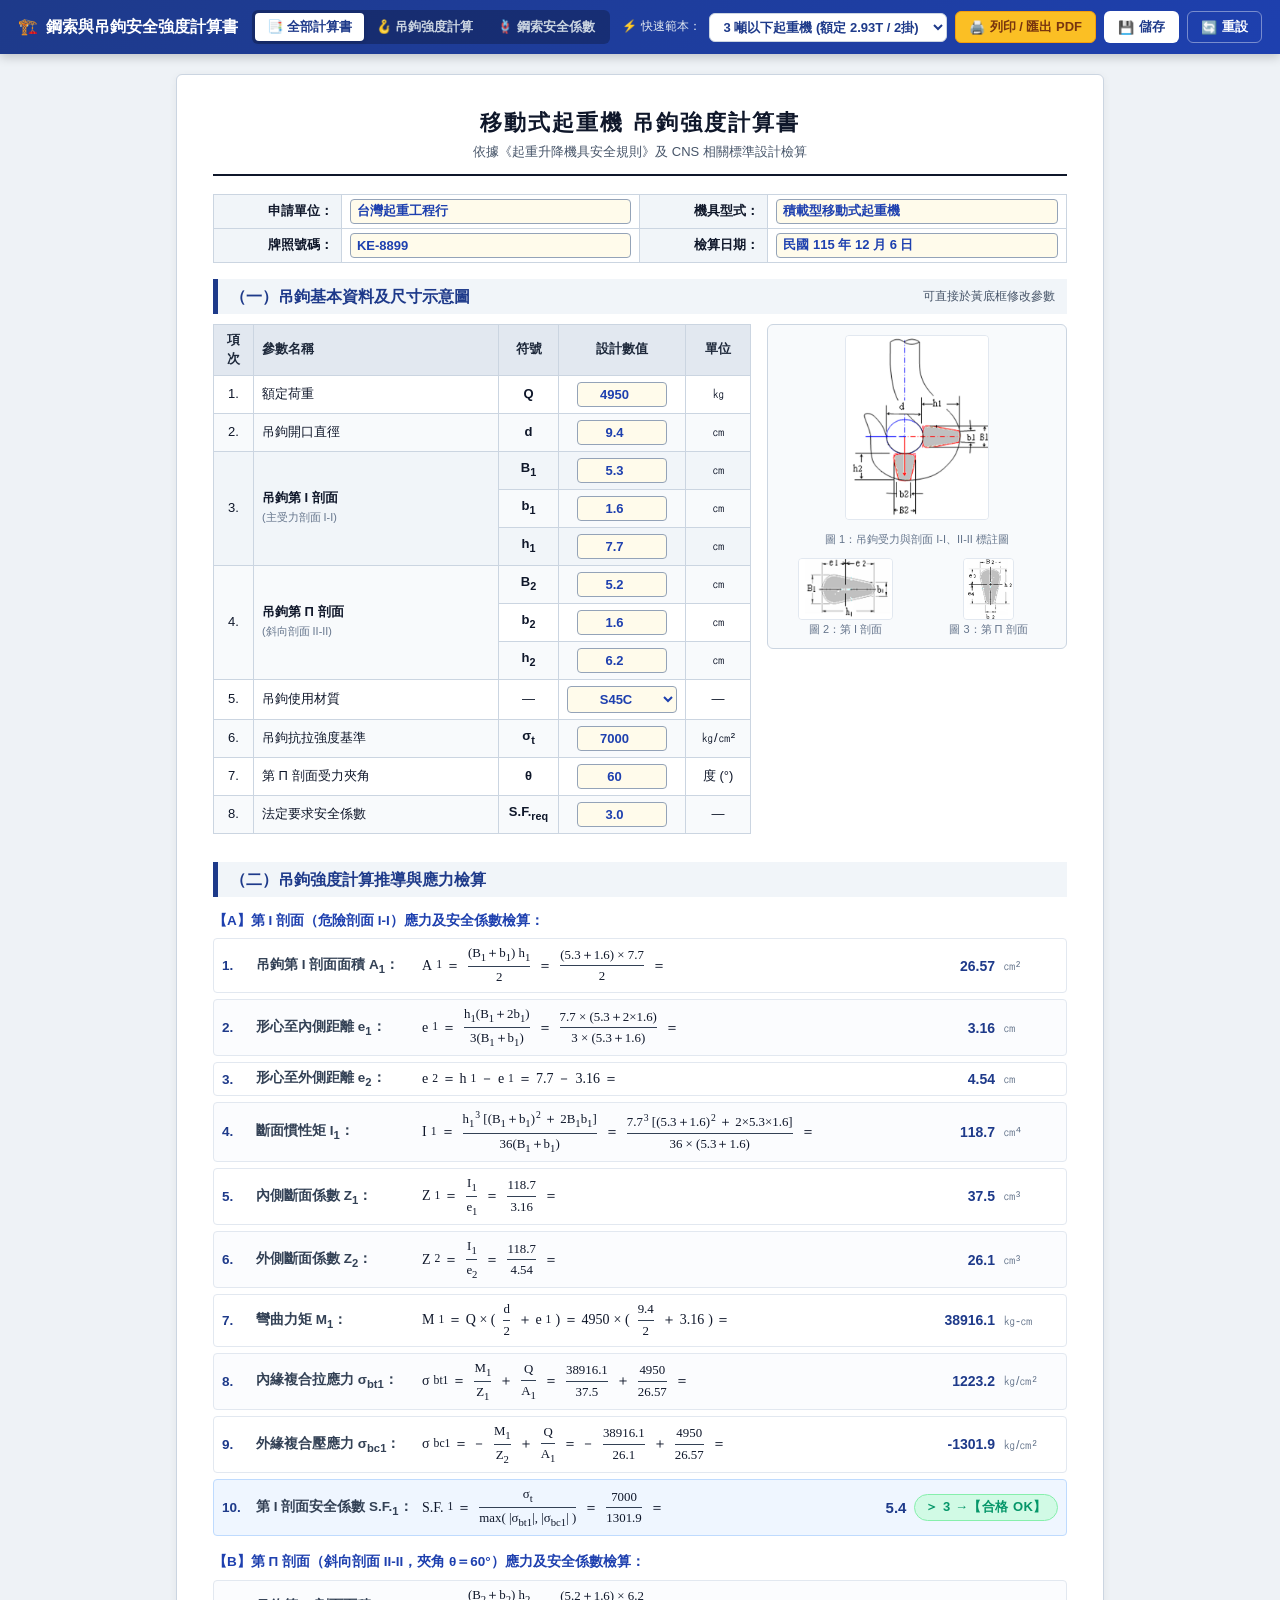
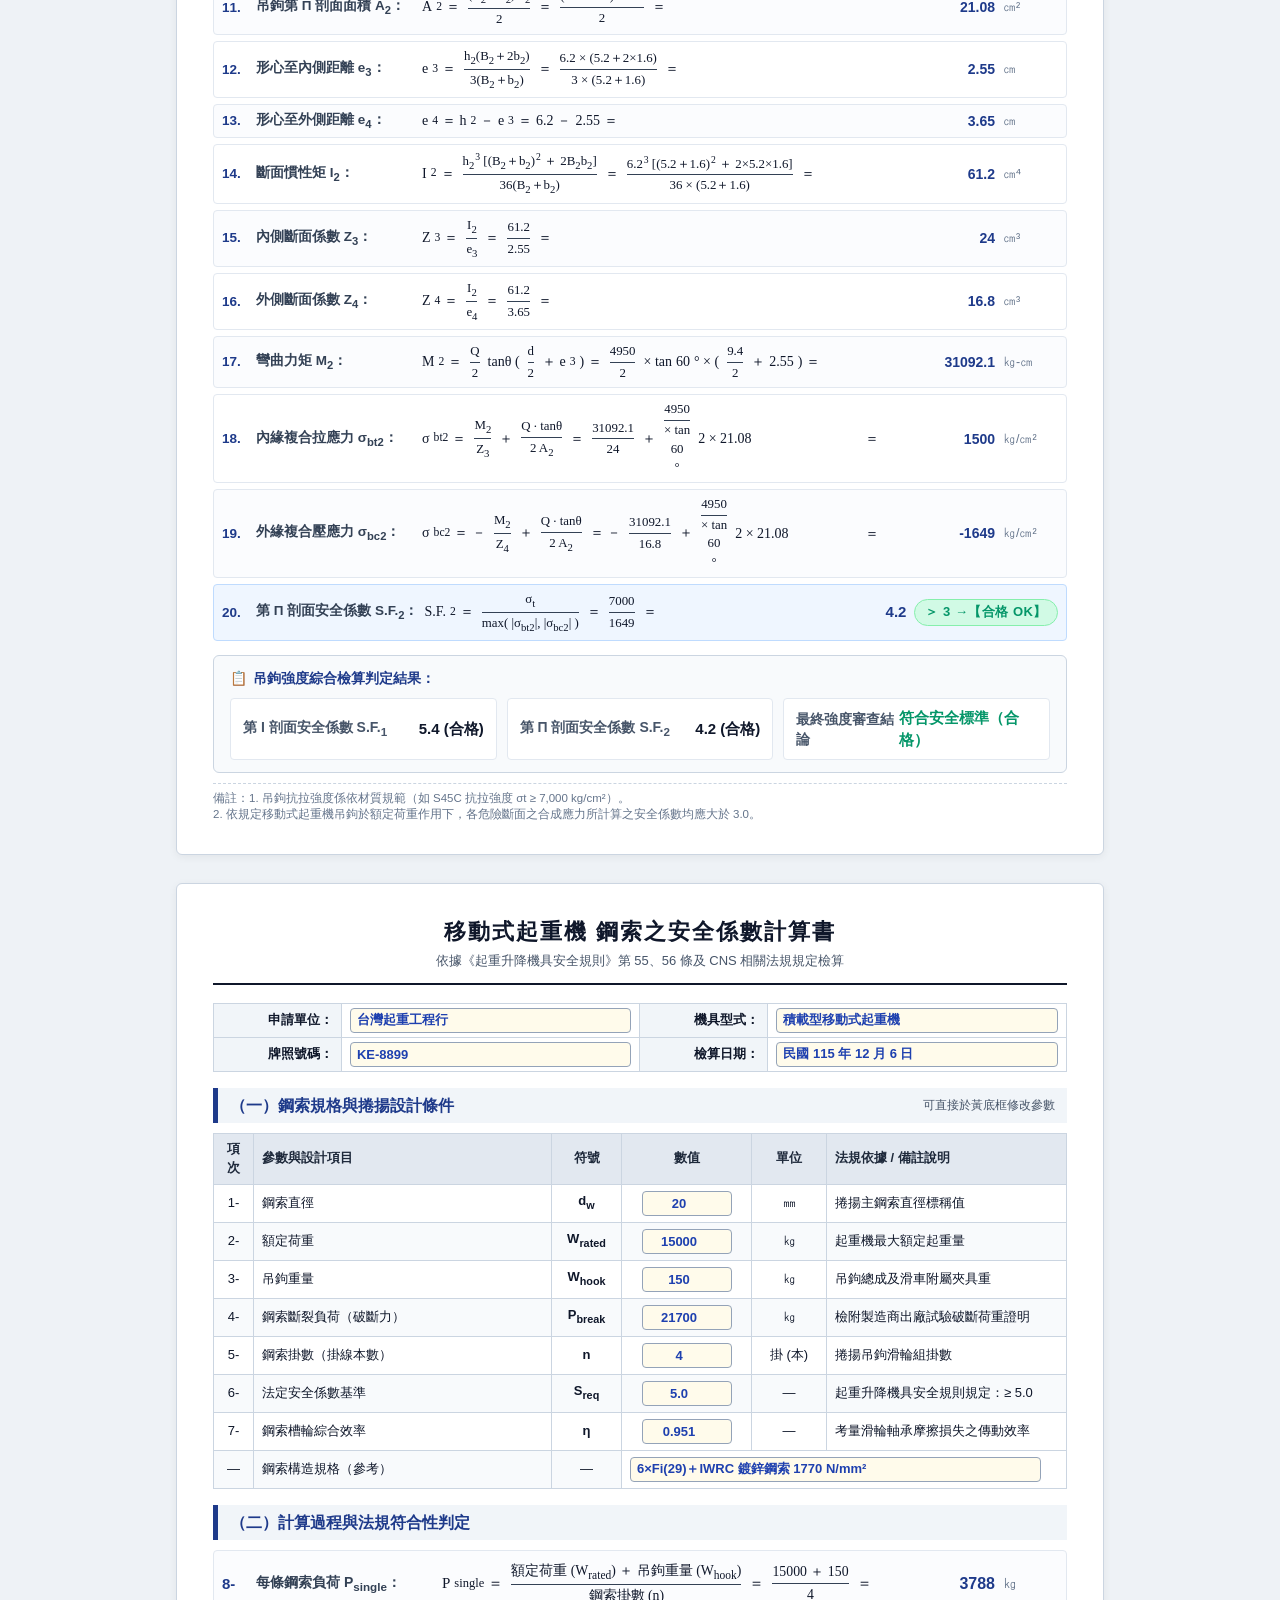
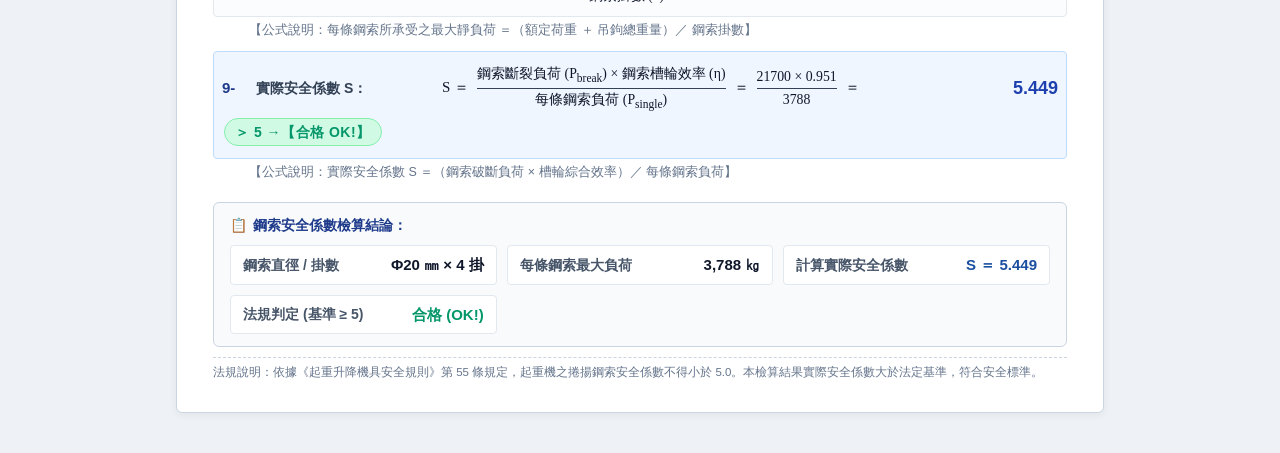
==== 鋼索吊鉤計算/index.html @ 8559b238 "1151005" ====
<!DOCTYPE html>
<html lang="zh-TW">
<head>
  <meta charset="UTF-8">
  <meta name="viewport" content="width=device-width, initial-scale=1.0">
  <title>移動式起重機 鋼索與吊鉤安全強度計算書</title>
  <script src="../shared/case-bridge.js"></script>
  <style>
    :root {
      --primary: #1a4fa0;
      --primary-dark: #0f326a;
      --accent: #2563eb;
      --bg-page: #eef2f6;
      --card-bg: #ffffff;
      --border-color: #cbd5e1;
      --border-dark: #334155;
      --text-main: #0f172a;
      --text-muted: #475569;
      --ok-color: #059669;
      --ok-bg: #d1fae5;
      --ng-color: #dc2626;
      --ng-bg: #fee2e2;
      --input-bg: #fffbeb;
      --input-border: #f59e0b;
    }

    * {
      box-sizing: border-box;
      margin: 0;
      padding: 0;
    }

    body {
      font-family: "Microsoft JhengHei", "微軟正黑體", "Segoe UI", Arial, sans-serif;
      background-color: var(--bg-page);
      color: var(--text-main);
      line-height: 1.45;
      font-size: 14px;
      -webkit-print-color-adjust: exact;
      print-color-adjust: exact;
    }

    /* ============================================================
       TOOLBAR (SCREEN ONLY)
       ============================================================ */
    .toolbar {
      position: sticky;
      top: 0;
      z-index: 1000;
      background: linear-gradient(135deg, #1e3a8a 0%, #1e40af 100%);
      color: #ffffff;
      padding: 10px 18px;
      display: flex;
      flex-wrap: wrap;
      align-items: center;
      justify-content: space-between;
      gap: 12px;
      box-shadow: 0 3px 10px rgba(0,0,0,0.2);
    }

    .toolbar-left {
      display: flex;
      align-items: center;
      gap: 14px;
      flex-wrap: wrap;
    }

    .toolbar-title {
      font-size: 16px;
      font-weight: bold;
      display: flex;
      align-items: center;
      gap: 8px;
    }

    .toolbar-actions {
      display: flex;
      align-items: center;
      gap: 8px;
      flex-wrap: wrap;
    }

    .btn {
      display: inline-flex;
      align-items: center;
      justify-content: center;
      gap: 5px;
      padding: 6px 13px;
      font-size: 13px;
      font-weight: 600;
      border-radius: 6px;
      border: 1px solid transparent;
      cursor: pointer;
      transition: all 0.15s ease;
      font-family: inherit;
      text-decoration: none;
    }

    .btn-primary {
      background: #fbbf24;
      color: #78350f;
      border-color: #f59e0b;
    }
    .btn-primary:hover {
      background: #f59e0b;
      color: #ffffff;
    }

    .btn-light {
      background: #ffffff;
      color: #1e3a8a;
    }
    .btn-light:hover {
      background: #e2e8f0;
    }

    .btn-outline-white {
      background: transparent;
      color: #ffffff;
      border-color: rgba(255,255,255,0.4);
    }
    .btn-outline-white:hover {
      background: rgba(255,255,255,0.15);
      border-color: #ffffff;
    }

    .tab-group {
      display: flex;
      background: rgba(0,0,0,0.25);
      padding: 3px;
      border-radius: 6px;
    }

    .tab-btn {
      background: transparent;
      border: none;
      color: #cbd5e1;
      padding: 5px 12px;
      font-size: 13px;
      font-weight: 600;
      border-radius: 4px;
      cursor: pointer;
      transition: all 0.15s;
    }

    .tab-btn.active {
      background: #ffffff;
      color: #1e3a8a;
      box-shadow: 0 1px 4px rgba(0,0,0,0.15);
    }

    .preset-select {
      background: #ffffff;
      color: #1e3a8a;
      border: 1px solid #cbd5e1;
      padding: 5px 10px;
      border-radius: 6px;
      font-size: 13px;
      font-weight: 600;
      cursor: pointer;
      outline: none;
    }

    /* ============================================================
       DOCUMENT CONTAINER & PAGE STRUCTURE
       ============================================================ */
    .container {
      max-width: 960px;
      margin: 20px auto 40px;
      padding: 0 16px;
    }

    .doc-page {
      background: #ffffff;
      border: 1px solid var(--border-color);
      border-radius: 6px;
      box-shadow: 0 2px 8px rgba(0,0,0,0.06);
      padding: 32px 36px;
      margin-bottom: 28px;
      position: relative;
    }

    /* Title Block */
    .doc-header {
      text-align: center;
      border-bottom: 2px solid #0f172a;
      padding-bottom: 12px;
      margin-bottom: 18px;
    }

    .doc-title {
      font-size: 22px;
      font-weight: 800;
      letter-spacing: 2px;
      color: #0f172a;
      margin-bottom: 4px;
    }

    .doc-subtitle {
      font-size: 13px;
      color: var(--text-muted);
      font-weight: 500;
    }

    .doc-meta-table {
      width: 100%;
      border-collapse: collapse;
      margin-bottom: 16px;
      font-size: 13px;
    }

    .doc-meta-table td {
      padding: 4px 8px;
      border: 1px solid #cbd5e1;
    }

    .doc-meta-table .lbl {
      background: #f1f5f9;
      font-weight: 600;
      width: 15%;
      text-align: right;
    }

    .doc-meta-table .val {
      width: 35%;
    }

    /* Section Headings */
    .sec-title {
      font-size: 16px;
      font-weight: 700;
      background: #f1f5f9;
      color: #1e3a8a;
      border-left: 5px solid #1e3a8a;
      padding: 6px 12px;
      margin: 16px 0 10px;
      display: flex;
      justify-content: space-between;
      align-items: center;
    }

    /* Input & Table styles */
    .calc-table {
      width: 100%;
      border-collapse: collapse;
      margin-bottom: 12px;
      font-size: 13px;
    }

    .calc-table th, .calc-table td {
      border: 1px solid #cbd5e1;
      padding: 6px 8px;
      text-align: center;
      vertical-align: middle;
    }

    .calc-table th {
      background: #e2e8f0;
      font-weight: 700;
      color: #1e293b;
    }

    .calc-table tr:nth-child(even) td {
      background: #f8fafc;
    }

    .text-left { text-align: left !important; }
    .text-right { text-align: right !important; }
    .text-center { text-align: center !important; }

    /* Inputs */
    .num-input, .text-input, select.mat-select {
      width: 90px;
      padding: 4px 6px;
      border: 1px solid #94a3b8;
      border-radius: 4px;
      text-align: center;
      font-size: 13px;
      font-weight: 700;
      color: #1e40af;
      background: var(--input-bg);
      font-family: inherit;
      transition: border 0.15s, box-shadow 0.15s;
    }

    .num-input:focus, .text-input:focus, select.mat-select:focus {
      outline: none;
      border-color: #2563eb;
      box-shadow: 0 0 0 2px rgba(37,99,235,0.2);
    }

    .text-input {
      width: 140px;
      text-align: left;
    }

    select.mat-select {
      width: 110px;
      cursor: pointer;
    }

    /* Split layout: inputs vs diagrams */
    .split-layout {
      display: grid;
      grid-template-columns: 1fr 300px;
      gap: 16px;
      margin-bottom: 12px;
      align-items: start;
    }

    @media (max-width: 820px) {
      .split-layout {
        grid-template-columns: 1fr;
      }
    }

    .diagram-panel {
      display: flex;
      flex-direction: column;
      gap: 10px;
      background: #f8fafc;
      border: 1px solid #cbd5e1;
      border-radius: 6px;
      padding: 10px;
      align-items: center;
      text-align: center;
    }

    .diagram-img {
      max-width: 100%;
      height: auto;
      border: 1px solid #e2e8f0;
      border-radius: 4px;
      background: #ffffff;
    }

    .diagram-caption {
      font-size: 11px;
      color: #64748b;
      margin-top: 2px;
    }

    .sub-diagrams {
      display: flex;
      gap: 8px;
      justify-content: center;
      width: 100%;
    }

    .sub-diag-box {
      flex: 1;
      display: flex;
      flex-direction: column;
      align-items: center;
    }

    /* Formula & Calculation Steps */
    .steps-container {
      display: flex;
      flex-direction: column;
      gap: 6px;
      margin: 10px 0;
    }

    .step-row {
      display: flex;
      align-items: center;
      padding: 5px 8px;
      background: #ffffff;
      border: 1px solid #e2e8f0;
      border-radius: 4px;
      font-size: 13.5px;
      flex-wrap: wrap;
      gap: 6px;
    }

    .step-row:nth-child(odd) {
      background: #fbfcfe;
    }

    .step-row.highlight {
      background: #eff6ff;
      border-color: #bfdbfe;
    }

    .step-no {
      font-weight: 700;
      color: #1e3a8a;
      min-width: 28px;
    }

    .step-label {
      min-width: 160px;
      font-weight: 600;
      color: #334155;
    }

    .step-formula {
      display: inline-flex;
      align-items: center;
      gap: 4px;
      flex-grow: 1;
      font-family: "Cambria Math", "Times New Roman", "Segoe UI", serif;
      font-size: 14px;
      color: #0f172a;
    }

    .step-result {
      font-weight: 700;
      color: #1e3a8a;
      min-width: 110px;
      text-align: right;
      font-size: 14px;
    }

    .step-unit {
      color: #64748b;
      font-size: 12.5px;
      min-width: 55px;
      margin-left: 2px;
    }

    /* Math fraction rendering */
    .frac {
      display: inline-flex;
      flex-direction: column;
      vertical-align: middle;
      text-align: center;
      padding: 0 4px;
      font-size: 0.92em;
    }

    .frac-top {
      border-bottom: 1.5px solid #334155;
      padding-bottom: 1px;
    }

    .frac-bot {
      padding-top: 1px;
    }

    .sup {
      vertical-align: super;
      font-size: 0.75em;
      margin-left: 1px;
    }

    .sub {
      vertical-align: sub;
      font-size: 0.75em;
      margin-left: 1px;
    }

    /* Badges */
    .badge {
      display: inline-flex;
      align-items: center;
      justify-content: center;
      padding: 3px 10px;
      border-radius: 9999px;
      font-size: 13px;
      font-weight: 700;
      letter-spacing: 0.5px;
    }

    .badge-ok {
      background-color: var(--ok-bg);
      color: var(--ok-color);
      border: 1px solid #86efac;
    }

    .badge-ng {
      background-color: var(--ng-bg);
      color: var(--ng-color);
      border: 1px solid #fca5a5;
    }

    /* Summary Card / Conclusion Block */
    .summary-card {
      margin: 14px 0 10px;
      padding: 12px 16px;
      border-radius: 6px;
      border: 1.5px solid #cbd5e1;
      background: #f8fafc;
      display: flex;
      flex-direction: column;
      gap: 6px;
    }

    .summary-title {
      font-weight: 700;
      font-size: 14px;
      color: #1e3a8a;
      display: flex;
      align-items: center;
      gap: 6px;
    }

    .summary-grid {
      display: grid;
      grid-template-columns: repeat(auto-fit, minmax(220px, 1fr));
      gap: 10px;
      margin-top: 4px;
    }

    .summary-item {
      background: #ffffff;
      border: 1px solid #e2e8f0;
      border-radius: 4px;
      padding: 8px 12px;
      display: flex;
      justify-content: space-between;
      align-items: center;
    }

    .summary-item .item-title {
      font-weight: 600;
      color: #475569;
    }

    .summary-item .item-val {
      font-weight: 700;
      font-size: 15px;
    }

    /* Signatures Table */
    .sign-table {
      width: 100%;
      border-collapse: collapse;
      margin-top: 20px;
      font-size: 12.5px;
    }

    .sign-table td {
      border: 1px solid #94a3b8;
      padding: 6px 8px;
      text-align: center;
      height: 48px;
      vertical-align: middle;
    }

    .sign-table .sign-lbl {
      background: #f1f5f9;
      font-weight: 600;
      height: auto;
      padding: 4px 6px;
    }

    .note-box {
      margin-top: 10px;
      font-size: 11.5px;
      color: #64748b;
      line-height: 1.4;
      border-top: 1px dashed #cbd5e1;
      padding-top: 6px;
    }

    /* ============================================================
       PRINT MEDIA QUERY (PIXEL PERFECT A4 OUTPUT)
       ============================================================ */
    @page {
      size: A4 portrait;
      margin: 10mm 12mm 10mm 12mm;
    }

    @media print {
      body {
        background: #ffffff !important;
        font-size: 12px !important;
        color: #000000 !important;
      }

      .no-print, .toolbar {
        display: none !important;
      }

      .container {
        max-width: 100% !important;
        margin: 0 !important;
        padding: 0 !important;
      }

      .doc-page {
        box-shadow: none !important;
        border: none !important;
        padding: 0 0 10mm 0 !important;
        margin: 0 !important;
        page-break-after: always;
        break-after: page;
      }

      .doc-page:last-child {
        page-break-after: avoid;
        break-after: avoid;
      }

      /* When filtering tabs, hide non-active pages in print as well */
      .doc-page.tab-hidden {
        display: none !important;
      }

      /* Make inputs look like clean static text */
      input.num-input, input.text-input, select.mat-select {
        border: none !important;
        background: transparent !important;
        box-shadow: none !important;
        color: #000000 !important;
        font-weight: 700 !important;
        padding: 0 !important;
        -webkit-appearance: none !important;
        -moz-appearance: none !important;
        appearance: none !important;
      }

      .sec-title {
        background: #e2e8f0 !important;
        color: #000000 !important;
        border-left: 4px solid #000000 !important;
        padding: 4px 8px !important;
        font-size: 14px !important;
      }

      .step-row {
        padding: 3px 4px !important;
        font-size: 12px !important;
        border: 0.5px solid #cbd5e1 !important;
      }

      .step-formula {
        font-size: 12px !important;
      }

      .step-result {
        font-size: 12.5px !important;
      }

      .calc-table th {
        background: #e2e8f0 !important;
        color: #000000 !important;
      }

      .badge-ok {
        border: 1px solid #16a34a !important;
        color: #16a34a !important;
        background: #dcfce7 !important;
      }

      .badge-ng {
        border: 1px solid #dc2626 !important;
        color: #dc2626 !important;
        background: #fee2e2 !important;
      }

      .diagram-img {
        max-height: 180px;
      }
    }

    /* Screen Tab display rule */
    .tab-hidden {
      display: none;
    }
  </style>
</head>
<body>

  <!-- ============================================================
       TOP TOOLBAR (SCREEN CONTROLS)
       ============================================================ -->
  <div class="toolbar no-print">
    <div class="toolbar-left">
      <div class="toolbar-title">
        <span>🏗️</span>
        <span>鋼索與吊鉤安全強度計算書</span>
      </div>

      <div class="tab-group">
        <button class="tab-btn active" onclick="switchTab('all')">📑 全部計算書</button>
        <button class="tab-btn" onclick="switchTab('hook')">🪝 吊鉤強度計算</button>
        <button class="tab-btn" onclick="switchTab('wire')">🪢 鋼索安全係數</button>
      </div>
    </div>

    <div class="toolbar-actions">
      <label style="font-size:12px; color:#e2e8f0;">⚡ 快速範本：</label>
      <select id="presetSelect" class="preset-select" onchange="applyPreset(this.value)">
        <option value="preset_excel">Excel 原始範本 (4.95T / 15T 4掛)</option>
        <option value="preset_293t" selected>3 噸以下起重機 (額定 2.93T / 2掛)</option>
        <option value="preset_293t_4fall">3 噸以下起重機 (額定 2.93T / 4掛)</option>
        <option value="preset_platform">搭乘設備模式 (額定 580kg / 2掛)</option>
      </select>

      <button class="btn btn-primary" onclick="window.print()">
        <span>🖨️</span> 列印 / 匯出 PDF
      </button>

      <button class="btn btn-light" onclick="saveData()">
        <span>💾</span> 儲存
      </button>

      <button class="btn btn-outline-white" onclick="resetForm()">
        <span>🔄</span> 重設
      </button>
    </div>
  </div>

  <!-- ============================================================
       MAIN CONTAINER WITH THE TWO CALCULATION SHEETS
       ============================================================ -->
  <div class="container" id="printableContent">

    <!-- ============================================================
         PAGE 1: 吊鉤強度計算書 (HOOK STRENGTH CALCULATION)
         ============================================================ -->
    <div class="doc-page" id="page-hook">
      <div class="doc-header">
        <div class="doc-title">移動式起重機 吊鉤強度計算書</div>
        <div class="doc-subtitle">依據《起重升降機具安全規則》及 CNS 相關標準設計檢算</div>
      </div>

      <!-- 機具基本資料 -->
      <table class="doc-meta-table">
        <tr>
          <td class="lbl">申請單位：</td>
          <td class="val"><input type="text" class="text-input" id="applicant" value="台灣起重工程行" oninput="saveData()" style="width:100%;"></td>
          <td class="lbl">機具型式：</td>
          <td class="val"><input type="text" class="text-input" id="craneModel" value="積載型移動式起重機" oninput="saveData()" style="width:100%;"></td>
        </tr>
        <tr>
          <td class="lbl">牌照號碼：</td>
          <td class="val"><input type="text" class="text-input" id="plateNo" value="KE-8899" oninput="saveData()" style="width:100%;"></td>
          <td class="lbl">檢算日期：</td>
          <td class="val"><input type="text" class="text-input" id="calcDate" value="" oninput="saveData()" style="width:100%;"></td>
        </tr>
      </table>

      <!-- （一）吊鉤基本資料 -->
      <div class="sec-title">
        <span>（一）吊鉤基本資料及尺寸示意圖</span>
        <span style="font-size:12px; font-weight:normal; color:#475569;" class="no-print">可直接於黃底框修改參數</span>
      </div>

      <div class="split-layout">
        <!-- 左側參數輸入表格 -->
        <div>
          <table class="calc-table">
            <thead>
              <tr>
                <th style="width:40px;">項次</th>
                <th class="text-left">參數名稱</th>
                <th style="width:60px;">符號</th>
                <th style="width:110px;">設計數值</th>
                <th style="width:65px;">單位</th>
              </tr>
            </thead>
            <tbody>
              <tr>
                <td>1.</td>
                <td class="text-left">額定荷重</td>
                <td><b>Q</b></td>
                <td><input type="number" class="num-input" id="hook_Q" value="4950" step="any" oninput="recalcHook()"></td>
                <td>㎏</td>
              </tr>
              <tr>
                <td>2.</td>
                <td class="text-left">吊鉤開口直徑</td>
                <td><b>d</b></td>
                <td><input type="number" class="num-input" id="hook_d" value="9.4" step="any" oninput="recalcHook()"></td>
                <td>㎝</td>
              </tr>
              <tr style="background:#f1f5f9;">
                <td rowspan="3">3.</td>
                <td rowspan="3" class="text-left"><b>吊鉤第 І 剖面</b><br><small style="color:#64748b;">(主受力剖面 I-I)</small></td>
                <td><b>B<sub>1</sub></b></td>
                <td><input type="number" class="num-input" id="hook_B1" value="5.3" step="any" oninput="recalcHook()"></td>
                <td>㎝</td>
              </tr>
              <tr style="background:#f1f5f9;">
                <td><b>b<sub>1</sub></b></td>
                <td><input type="number" class="num-input" id="hook_b1" value="1.6" step="any" oninput="recalcHook()"></td>
                <td>㎝</td>
              </tr>
              <tr style="background:#f1f5f9;">
                <td><b>h<sub>1</sub></b></td>
                <td><input type="number" class="num-input" id="hook_h1" value="7.7" step="any" oninput="recalcHook()"></td>
                <td>㎝</td>
              </tr>
              <tr>
                <td rowspan="3">4.</td>
                <td rowspan="3" class="text-left"><b>吊鉤第 П 剖面</b><br><small style="color:#64748b;">(斜向剖面 II-II)</small></td>
                <td><b>B<sub>2</sub></b></td>
                <td><input type="number" class="num-input" id="hook_B2" value="5.2" step="any" oninput="recalcHook()"></td>
                <td>㎝</td>
              </tr>
              <tr>
                <td><b>b<sub>2</sub></b></td>
                <td><input type="number" class="num-input" id="hook_b2" value="1.6" step="any" oninput="recalcHook()"></td>
                <td>㎝</td>
              </tr>
              <tr>
                <td><b>h<sub>2</sub></b></td>
                <td><input type="number" class="num-input" id="hook_h2" value="6.2" step="any" oninput="recalcHook()"></td>
                <td>㎝</td>
              </tr>
              <tr>
                <td>5.</td>
                <td class="text-left">吊鉤使用材質</td>
                <td>—</td>
                <td>
                  <select id="hook_mat" class="mat-select" onchange="onMaterialChange(this.value)">
                    <option value="S45C:7000" selected>S45C</option>
                    <option value="S35C:6000">S35C</option>
                    <option value="S25C:5000">S25C</option>
                    <option value="S20C:4500">S20C</option>
                    <option value="SNCM439:9000">SNCM439</option>
                    <option value="custom">自訂材質...</option>
                  </select>
                </td>
                <td>—</td>
              </tr>
              <tr>
                <td>6.</td>
                <td class="text-left">吊鉤抗拉強度基準</td>
                <td><b>σ<sub>t</sub></b></td>
                <td><input type="number" class="num-input" id="hook_sigmat" value="7000" step="any" oninput="recalcHook()"></td>
                <td>㎏/㎝²</td>
              </tr>
              <tr>
                <td>7.</td>
                <td class="text-left">第 П 剖面受力夾角</td>
                <td><b>θ</b></td>
                <td><input type="number" class="num-input" id="hook_theta" value="60" step="any" oninput="recalcHook()"></td>
                <td>度 (°)</td>
              </tr>
              <tr>
                <td>8.</td>
                <td class="text-left">法定要求安全係數</td>
                <td><b>S.F.<sub>req</sub></b></td>
                <td><input type="number" class="num-input" id="hook_sf_req" value="3.0" step="any" oninput="recalcHook()"></td>
                <td>—</td>
              </tr>
            </tbody>
          </table>
        </div>

        <!-- 右側圖解 -->
        <div class="diagram-panel">
          <img src="img/hook_main.png" alt="吊鉤尺寸圖" class="diagram-img" style="max-height:185px;">
          <div class="diagram-caption">圖 1：吊鉤受力與剖面 I-I、II-II 標註圖</div>
          
          <div class="sub-diagrams">
            <div class="sub-diag-box">
              <img src="img/hook_sec1.png" alt="第 I 剖面圖" class="diagram-img" style="max-height:62px;">
              <div class="diagram-caption">圖 2：第 І 剖面</div>
            </div>
            <div class="sub-diag-box">
              <img src="img/hook_sec2.png" alt="第 II 剖面圖" class="diagram-img" style="max-height:62px;">
              <div class="diagram-caption">圖 3：第 П 剖面</div>
            </div>
          </div>
        </div>
      </div>

      <!-- （二）吊鉤之強度計算 -->
      <div class="sec-title">
        <span>（二）吊鉤強度計算推導與應力檢算</span>
      </div>

      <div class="steps-container">
        <!-- Section I -->
        <div style="font-weight:700; color:#1e40af; margin:4px 0 2px; font-size:13.5px;">【A】第 І 剖面（危險剖面 I-I）應力及安全係數檢算：</div>

        <!-- 1. A1 -->
        <div class="step-row">
          <span class="step-no">1.</span>
          <span class="step-label">吊鉤第 І 剖面面積 A<sub>1</sub>：</span>
          <span class="step-formula">
            A<sub>1</sub> ＝ 
            <span class="frac"><span class="frac-top">(B<sub>1</sub>＋b<sub>1</sub>) h<sub>1</sub></span><span class="frac-bot">2</span></span>
            ＝ 
            <span class="frac"><span class="frac-top">(<span id="txt_B1">5.3</span>＋<span id="txt_b1">1.6</span>) × <span id="txt_h1">7.7</span></span><span class="frac-bot">2</span></span>
            ＝
          </span>
          <span class="step-result" id="res_A1">26.57</span>
          <span class="step-unit">㎝²</span>
        </div>

        <!-- 2. e1 -->
        <div class="step-row">
          <span class="step-no">2.</span>
          <span class="step-label">形心至內側距離 e<sub>1</sub>：</span>
          <span class="step-formula">
            e<sub>1</sub> ＝ 
            <span class="frac"><span class="frac-top">h<sub>1</sub>(B<sub>1</sub>＋2b<sub>1</sub>)</span><span class="frac-bot">3(B<sub>1</sub>＋b<sub>1</sub>)</span></span>
            ＝ 
            <span class="frac"><span class="frac-top"><span id="txt_h1_e1">7.7</span> × (<span id="txt_B1_e1">5.3</span>＋2×<span id="txt_b1_e1">1.6</span>)</span><span class="frac-bot">3 × (<span id="txt_B1_e1_d">5.3</span>＋<span id="txt_b1_e1_d">1.6</span>)</span></span>
            ＝
          </span>
          <span class="step-result" id="res_e1">3.16</span>
          <span class="step-unit">㎝</span>
        </div>

        <!-- 3. e2 -->
        <div class="step-row">
          <span class="step-no">3.</span>
          <span class="step-label">形心至外側距離 e<sub>2</sub>：</span>
          <span class="step-formula">
            e<sub>2</sub> ＝ h<sub>1</sub> － e<sub>1</sub> ＝ <span id="txt_h1_e2">7.7</span> － <span id="txt_e1_sub">3.16</span> ＝
          </span>
          <span class="step-result" id="res_e2">4.54</span>
          <span class="step-unit">㎝</span>
        </div>

        <!-- 4. I1 -->
        <div class="step-row">
          <span class="step-no">4.</span>
          <span class="step-label">斷面慣性矩 I<sub>1</sub>：</span>
          <span class="step-formula">
            I<sub>1</sub> ＝ 
            <span class="frac"><span class="frac-top">h<sub>1</sub><span class="sup">3</span> [(B<sub>1</sub>＋b<sub>1</sub>)<span class="sup">2</span> ＋ 2B<sub>1</sub>b<sub>1</sub>]</span><span class="frac-bot">36(B<sub>1</sub>＋b<sub>1</sub>)</span></span>
            ＝ 
            <span class="frac"><span class="frac-top"><span id="txt_h1_I1">7.7</span><span class="sup">3</span> [(<span id="txt_B1_I1">5.3</span>＋<span id="txt_b1_I1">1.6</span>)<span class="sup">2</span> ＋ 2×<span id="txt_B1_I1_2">5.3</span>×<span id="txt_b1_I1_2">1.6</span>]</span><span class="frac-bot">36 × (<span id="txt_B1_I1_d">5.3</span>＋<span id="txt_b1_I1_d">1.6</span>)</span></span>
            ＝
          </span>
          <span class="step-result" id="res_I1">118.7</span>
          <span class="step-unit">㎝⁴</span>
        </div>

        <!-- 5. Z1 -->
        <div class="step-row">
          <span class="step-no">5.</span>
          <span class="step-label">內側斷面係數 Z<sub>1</sub>：</span>
          <span class="step-formula">
            Z<sub>1</sub> ＝ 
            <span class="frac"><span class="frac-top">I<sub>1</sub></span><span class="frac-bot">e<sub>1</sub></span></span>
            ＝ 
            <span class="frac"><span class="frac-top" id="txt_I1_Z1">118.7</span><span class="frac-bot" id="txt_e1_Z1">3.16</span></span>
            ＝
          </span>
          <span class="step-result" id="res_Z1">37.5</span>
          <span class="step-unit">㎝³</span>
        </div>

        <!-- 6. Z2 -->
        <div class="step-row">
          <span class="step-no">6.</span>
          <span class="step-label">外側斷面係數 Z<sub>2</sub>：</span>
          <span class="step-formula">
            Z<sub>2</sub> ＝ 
            <span class="frac"><span class="frac-top">I<sub>1</sub></span><span class="frac-bot">e<sub>2</sub></span></span>
            ＝ 
            <span class="frac"><span class="frac-top" id="txt_I1_Z2">118.7</span><span class="frac-bot" id="txt_e2_Z2">4.54</span></span>
            ＝
          </span>
          <span class="step-result" id="res_Z2">26.1</span>
          <span class="step-unit">㎝³</span>
        </div>

        <!-- 7. M1 -->
        <div class="step-row">
          <span class="step-no">7.</span>
          <span class="step-label">彎曲力矩 M<sub>1</sub>：</span>
          <span class="step-formula">
            M<sub>1</sub> ＝ Q × ( <span class="frac"><span class="frac-top">d</span><span class="frac-bot">2</span></span> ＋ e<sub>1</sub> ) 
            ＝ <span id="txt_Q_M1">4950</span> × ( <span class="frac"><span class="frac-top" id="txt_d_M1">9.4</span><span class="frac-bot">2</span></span> ＋ <span id="txt_e1_M1">3.16</span> ) ＝
          </span>
          <span class="step-result" id="res_M1">38916.1</span>
          <span class="step-unit">㎏-㎝</span>
        </div>

        <!-- 8. sig_bt1 -->
        <div class="step-row">
          <span class="step-no">8.</span>
          <span class="step-label">內緣複合拉應力 σ<sub>bt1</sub>：</span>
          <span class="step-formula">
            σ<sub>bt1</sub> ＝ 
            <span class="frac"><span class="frac-top">M<sub>1</sub></span><span class="frac-bot">Z<sub>1</sub></span></span> ＋ 
            <span class="frac"><span class="frac-top">Q</span><span class="frac-bot">A<sub>1</sub></span></span>
            ＝ 
            <span class="frac"><span class="frac-top" id="txt_M1_bt1">38916.1</span><span class="frac-bot" id="txt_Z1_bt1">37.5</span></span> ＋ 
            <span class="frac"><span class="frac-top" id="txt_Q_bt1">4950</span><span class="frac-bot" id="txt_A1_bt1">26.57</span></span> ＝
          </span>
          <span class="step-result" id="res_sig_bt1">1223.2</span>
          <span class="step-unit">㎏/㎝²</span>
        </div>

        <!-- 9. sig_bc1 -->
        <div class="step-row">
          <span class="step-no">9.</span>
          <span class="step-label">外緣複合壓應力 σ<sub>bc1</sub>：</span>
          <span class="step-formula">
            σ<sub>bc1</sub> ＝ －
            <span class="frac"><span class="frac-top">M<sub>1</sub></span><span class="frac-bot">Z<sub>2</sub></span></span> ＋ 
            <span class="frac"><span class="frac-top">Q</span><span class="frac-bot">A<sub>1</sub></span></span>
            ＝ －
            <span class="frac"><span class="frac-top" id="txt_M1_bc1">38916.1</span><span class="frac-bot" id="txt_Z2_bc1">26.1</span></span> ＋ 
            <span class="frac"><span class="frac-top" id="txt_Q_bc1">4950</span><span class="frac-bot" id="txt_A1_bc1">26.57</span></span> ＝
          </span>
          <span class="step-result" id="res_sig_bc1">-1301.9</span>
          <span class="step-unit">㎏/㎝²</span>
        </div>

        <!-- 10. S.F. 1 -->
        <div class="step-row highlight">
          <span class="step-no">10.</span>
          <span class="step-label">第 І 剖面安全係數 S.F.<sub>1</sub>：</span>
          <span class="step-formula">
            S.F.<sub>1</sub> ＝ 
            <span class="frac"><span class="frac-top">σ<sub>t</sub></span><span class="frac-bot">max( |σ<sub>bt1</sub>|, |σ<sub>bc1</sub>| )</span></span>
            ＝ 
            <span class="frac"><span class="frac-top" id="txt_sigmat_sf1">7000</span><span class="frac-bot" id="txt_max_sig1">1301.9</span></span> ＝
          </span>
          <span class="step-result" id="res_sf1" style="font-size:15px;">5.4</span>
          <span class="step-unit" style="min-width:140px;" id="badge_sf1">
            <span class="badge badge-ok">＞ 3.0 →【合格 OK】</span>
          </span>
        </div>

        <!-- Section II -->
        <div style="font-weight:700; color:#1e40af; margin:10px 0 2px; font-size:13.5px;">【B】第 П 剖面（斜向剖面 II-II，夾角 θ＝<span id="txt_theta_label">60</span>°）應力及安全係數檢算：</div>

        <!-- 11. A2 -->
        <div class="step-row">
          <span class="step-no">11.</span>
          <span class="step-label">吊鉤第 П 剖面面積 A<sub>2</sub>：</span>
          <span class="step-formula">
            A<sub>2</sub> ＝ 
            <span class="frac"><span class="frac-top">(B<sub>2</sub>＋b<sub>2</sub>) h<sub>2</sub></span><span class="frac-bot">2</span></span>
            ＝ 
            <span class="frac"><span class="frac-top">(<span id="txt_B2">5.2</span>＋<span id="txt_b2">1.6</span>) × <span id="txt_h2">6.2</span></span><span class="frac-bot">2</span></span>
            ＝
          </span>
          <span class="step-result" id="res_A2">21.08</span>
          <span class="step-unit">㎝²</span>
        </div>

        <!-- 12. e3 -->
        <div class="step-row">
          <span class="step-no">12.</span>
          <span class="step-label">形心至內側距離 e<sub>3</sub>：</span>
          <span class="step-formula">
            e<sub>3</sub> ＝ 
            <span class="frac"><span class="frac-top">h<sub>2</sub>(B<sub>2</sub>＋2b<sub>2</sub>)</span><span class="frac-bot">3(B<sub>2</sub>＋b<sub>2</sub>)</span></span>
            ＝ 
            <span class="frac"><span class="frac-top"><span id="txt_h2_e3">6.2</span> × (<span id="txt_B2_e3">5.2</span>＋2×<span id="txt_b2_e3">1.6</span>)</span><span class="frac-bot">3 × (<span id="txt_B2_e3_d">5.2</span>＋<span id="txt_b2_e3_d">1.6</span>)</span></span>
            ＝
          </span>
          <span class="step-result" id="res_e3">2.55</span>
          <span class="step-unit">㎝</span>
        </div>

        <!-- 13. e4 -->
        <div class="step-row">
          <span class="step-no">13.</span>
          <span class="step-label">形心至外側距離 e<sub>4</sub>：</span>
          <span class="step-formula">
            e<sub>4</sub> ＝ h<sub>2</sub> － e<sub>3</sub> ＝ <span id="txt_h2_e4">6.2</span> － <span id="txt_e3_sub">2.55</span> ＝
          </span>
          <span class="step-result" id="res_e4">3.65</span>
          <span class="step-unit">㎝</span>
        </div>

        <!-- 14. I2 -->
        <div class="step-row">
          <span class="step-no">14.</span>
          <span class="step-label">斷面慣性矩 I<sub>2</sub>：</span>
          <span class="step-formula">
            I<sub>2</sub> ＝ 
            <span class="frac"><span class="frac-top">h<sub>2</sub><span class="sup">3</span> [(B<sub>2</sub>＋b<sub>2</sub>)<span class="sup">2</span> ＋ 2B<sub>2</sub>b<sub>2</sub>]</span><span class="frac-bot">36(B<sub>2</sub>＋b<sub>2</sub>)</span></span>
            ＝ 
            <span class="frac"><span class="frac-top"><span id="txt_h2_I2">6.2</span><span class="sup">3</span> [(<span id="txt_B2_I2">5.2</span>＋<span id="txt_b2_I2">1.6</span>)<span class="sup">2</span> ＋ 2×<span id="txt_B2_I2_2">5.2</span>×<span id="txt_b2_I2_2">1.6</span>]</span><span class="frac-bot">36 × (<span id="txt_B2_I2_d">5.2</span>＋<span id="txt_b2_I2_d">1.6</span>)</span></span>
            ＝
          </span>
          <span class="step-result" id="res_I2">61.2</span>
          <span class="step-unit">㎝⁴</span>
        </div>

        <!-- 15. Z3 -->
        <div class="step-row">
          <span class="step-no">15.</span>
          <span class="step-label">內側斷面係數 Z<sub>3</sub>：</span>
          <span class="step-formula">
            Z<sub>3</sub> ＝ 
            <span class="frac"><span class="frac-top">I<sub>2</sub></span><span class="frac-bot">e<sub>3</sub></span></span>
            ＝ 
            <span class="frac"><span class="frac-top" id="txt_I2_Z3">61.2</span><span class="frac-bot" id="txt_e3_Z3">2.55</span></span>
            ＝
          </span>
          <span class="step-result" id="res_Z3">24.0</span>
          <span class="step-unit">㎝³</span>
        </div>

        <!-- 16. Z4 -->
        <div class="step-row">
          <span class="step-no">16.</span>
          <span class="step-label">外側斷面係數 Z<sub>4</sub>：</span>
          <span class="step-formula">
            Z<sub>4</sub> ＝ 
            <span class="frac"><span class="frac-top">I<sub>2</sub></span><span class="frac-bot">e<sub>4</sub></span></span>
            ＝ 
            <span class="frac"><span class="frac-top" id="txt_I2_Z4">61.2</span><span class="frac-bot" id="txt_e4_Z4">3.65</span></span>
            ＝
          </span>
          <span class="step-result" id="res_Z4">16.8</span>
          <span class="step-unit">㎝³</span>
        </div>

        <!-- 17. M2 -->
        <div class="step-row">
          <span class="step-no">17.</span>
          <span class="step-label">彎曲力矩 M<sub>2</sub>：</span>
          <span class="step-formula">
            M<sub>2</sub> ＝ <span class="frac"><span class="frac-top">Q</span><span class="frac-bot">2</span></span> tanθ ( <span class="frac"><span class="frac-top">d</span><span class="frac-bot">2</span></span> ＋ e<sub>3</sub> )
            ＝ <span class="frac"><span class="frac-top" id="txt_Q_M2">4950</span><span class="frac-bot">2</span></span> × tan<span id="txt_theta_M2">60</span>° × ( <span class="frac"><span class="frac-top" id="txt_d_M2">9.4</span><span class="frac-bot">2</span></span> ＋ <span id="txt_e3_M2">2.55</span> ) ＝
          </span>
          <span class="step-result" id="res_M2">31092.1</span>
          <span class="step-unit">㎏-㎝</span>
        </div>

        <!-- 18. sig_bt2 -->
        <div class="step-row">
          <span class="step-no">18.</span>
          <span class="step-label">內緣複合拉應力 σ<sub>bt2</sub>：</span>
          <span class="step-formula">
            σ<sub>bt2</sub> ＝ 
            <span class="frac"><span class="frac-top">M<sub>2</sub></span><span class="frac-bot">Z<sub>3</sub></span></span> ＋ 
            <span class="frac"><span class="frac-top">Q · tanθ</span><span class="frac-bot">2 A<sub>2</sub></span></span>
            ＝ 
            <span class="frac"><span class="frac-top" id="txt_M2_bt2">31092.1</span><span class="frac-bot" id="txt_Z3_bt2">24.0</span></span> ＋ 
            <span class="frac"><span class="frac-top" id="txt_Q_bt2">4950</span> × tan<span id="txt_theta_bt2">60</span>°</span><span class="frac-bot">2 × <span id="txt_A2_bt2">21.08</span></span></span> ＝
          </span>
          <span class="step-result" id="res_sig_bt2">1500.0</span>
          <span class="step-unit">㎏/㎝²</span>
        </div>

        <!-- 19. sig_bc2 -->
        <div class="step-row">
          <span class="step-no">19.</span>
          <span class="step-label">外緣複合壓應力 σ<sub>bc2</sub>：</span>
          <span class="step-formula">
            σ<sub>bc2</sub> ＝ －
            <span class="frac"><span class="frac-top">M<sub>2</sub></span><span class="frac-bot">Z<sub>4</sub></span></span> ＋ 
            <span class="frac"><span class="frac-top">Q · tanθ</span><span class="frac-bot">2 A<sub>2</sub></span></span>
            ＝ －
            <span class="frac"><span class="frac-top" id="txt_M2_bc2">31092.1</span><span class="frac-bot" id="txt_Z4_bc2">16.8</span></span> ＋ 
            <span class="frac"><span class="frac-top" id="txt_Q_bc2">4950</span> × tan<span id="txt_theta_bc2">60</span>°</span><span class="frac-bot">2 × <span id="txt_A2_bc2">21.08</span></span></span> ＝
          </span>
          <span class="step-result" id="res_sig_bc2">-1649.0</span>
          <span class="step-unit">㎏/㎝²</span>
        </div>

        <!-- 20. S.F. 2 -->
        <div class="step-row highlight">
          <span class="step-no">20.</span>
          <span class="step-label">第 П 剖面安全係數 S.F.<sub>2</sub>：</span>
          <span class="step-formula">
            S.F.<sub>2</sub> ＝ 
            <span class="frac"><span class="frac-top">σ<sub>t</sub></span><span class="frac-bot">max( |σ<sub>bt2</sub>|, |σ<sub>bc2</sub>| )</span></span>
            ＝ 
            <span class="frac"><span class="frac-top" id="txt_sigmat_sf2">7000</span><span class="frac-bot" id="txt_max_sig2">1649.0</span></span> ＝
          </span>
          <span class="step-result" id="res_sf2" style="font-size:15px;">4.2</span>
          <span class="step-unit" style="min-width:140px;" id="badge_sf2">
            <span class="badge badge-ok">＞ 3.0 →【合格 OK】</span>
          </span>
        </div>
      </div>

      <!-- 總結與判定 -->
      <div class="summary-card">
        <div class="summary-title">
          <span>📋</span>
          <span>吊鉤強度綜合檢算判定結果：</span>
        </div>
        <div class="summary-grid">
          <div class="summary-item">
            <span class="item-title">第 І 剖面安全係數 S.F.<sub>1</sub></span>
            <span class="item-val" id="sum_sf1">5.4 (合格)</span>
          </div>
          <div class="summary-item">
            <span class="item-title">第 П 剖面安全係數 S.F.<sub>2</sub></span>
            <span class="item-val" id="sum_sf2">4.2 (合格)</span>
          </div>
          <div class="summary-item">
            <span class="item-title">最終強度審查結論</span>
            <span class="item-val" id="sum_final_hook" style="color:var(--ok-color);">符合安全標準（合格）</span>
          </div>
        </div>
      </div>

      <div class="note-box">
        備註：1. 吊鉤抗拉強度係依材質規範（如 S45C 抗拉強度 σt ≥ 7,000 kg/cm²）。<br>
        2. 依規定移動式起重機吊鉤於額定荷重作用下，各危險斷面之合成應力所計算之安全係數均應大於 3.0。
      </div>
    </div>


    <!-- ============================================================
         PAGE 2: 鋼索之安全係數計算書 (WIRE ROPE SAFETY FACTOR)
         ============================================================ -->
    <div class="doc-page" id="page-wire">
      <div class="doc-header">
        <div class="doc-title">移動式起重機 鋼索之安全係數計算書</div>
        <div class="doc-subtitle">依據《起重升降機具安全規則》第 55、56 條及 CNS 相關法規規定檢算</div>
      </div>

      <!-- 機具基本資料 -->
      <table class="doc-meta-table">
        <tr>
          <td class="lbl">申請單位：</td>
          <td class="val"><input type="text" class="text-input" id="wire_applicant" value="台灣起重工程行" oninput="syncFields('applicant', this.value)" style="width:100%;"></td>
          <td class="lbl">機具型式：</td>
          <td class="val"><input type="text" class="text-input" id="wire_craneModel" value="積載型移動式起重機" oninput="syncFields('craneModel', this.value)" style="width:100%;"></td>
        </tr>
        <tr>
          <td class="lbl">牌照號碼：</td>
          <td class="val"><input type="text" class="text-input" id="wire_plateNo" value="KE-8899" oninput="syncFields('plateNo', this.value)" style="width:100%;"></td>
          <td class="lbl">檢算日期：</td>
          <td class="val"><input type="text" class="text-input" id="wire_calcDate" value="" oninput="syncFields('calcDate', this.value)" style="width:100%;"></td>
        </tr>
      </table>

      <!-- （一）鋼索及捲揚機構基本資料 -->
      <div class="sec-title">
        <span>（一）鋼索規格與捲揚設計條件</span>
        <span style="font-size:12px; font-weight:normal; color:#475569;" class="no-print">可直接於黃底框修改參數</span>
      </div>

      <table class="calc-table">
        <thead>
          <tr>
            <th style="width:40px;">項次</th>
            <th class="text-left">參數與設計項目</th>
            <th style="width:70px;">符號</th>
            <th style="width:130px;">數值</th>
            <th style="width:75px;">單位</th>
            <th class="text-left" style="width:240px;">法規依據 / 備註說明</th>
          </tr>
        </thead>
        <tbody>
          <tr>
            <td>1-</td>
            <td class="text-left">鋼索直徑</td>
            <td><b>d<sub>w</sub></b></td>
            <td><input type="number" class="num-input" id="wire_d" value="20" step="any" oninput="recalcWire()"></td>
            <td>㎜</td>
            <td class="text-left">捲揚主鋼索直徑標稱值</td>
          </tr>
          <tr>
            <td>2-</td>
            <td class="text-left">額定荷重</td>
            <td><b>W<sub>rated</sub></b></td>
            <td><input type="number" class="num-input" id="wire_Wrated" value="15000" step="any" oninput="recalcWire()"></td>
            <td>㎏</td>
            <td class="text-left">起重機最大額定起重量</td>
          </tr>
          <tr>
            <td>3-</td>
            <td class="text-left">吊鉤重量</td>
            <td><b>W<sub>hook</sub></b></td>
            <td><input type="number" class="num-input" id="wire_Whook" value="150" step="any" oninput="recalcWire()"></td>
            <td>㎏</td>
            <td class="text-left">吊鉤總成及滑車附屬夾具重</td>
          </tr>
          <tr>
            <td>4-</td>
            <td class="text-left">鋼索斷裂負荷（破斷力）</td>
            <td><b>P<sub>break</sub></b></td>
            <td><input type="number" class="num-input" id="wire_Pbreak" value="21700" step="any" oninput="recalcWire()"></td>
            <td>㎏</td>
            <td class="text-left">檢附製造商出廠試驗破斷荷重證明</td>
          </tr>
          <tr>
            <td>5-</td>
            <td class="text-left">鋼索掛數（掛線本數）</td>
            <td><b>n</b></td>
            <td><input type="number" class="num-input" id="wire_n" value="4" step="1" min="1" oninput="recalcWire()"></td>
            <td>掛 (本)</td>
            <td class="text-left">捲揚吊鉤滑輪組掛數</td>
          </tr>
          <tr>
            <td>6-</td>
            <td class="text-left">法定安全係數基準</td>
            <td><b>S<sub>req</sub></b></td>
            <td><input type="number" class="num-input" id="wire_Sreq" value="5.0" step="any" oninput="recalcWire()"></td>
            <td>—</td>
            <td class="text-left">起重升降機具安全規則規定：≥ 5.0</td>
          </tr>
          <tr>
            <td>7-</td>
            <td class="text-left">鋼索槽輪綜合效率</td>
            <td><b>η</b></td>
            <td><input type="number" class="num-input" id="wire_eta" value="0.951" step="any" oninput="recalcWire()"></td>
            <td>—</td>
            <td class="text-left">考量滑輪軸承摩擦損失之傳動效率</td>
          </tr>
          <tr>
            <td>—</td>
            <td class="text-left">鋼索構造規格（參考）</td>
            <td>—</td>
            <td colspan="3" class="text-left" style="background:#fff;">
              <input type="text" class="text-input" id="wire_type" value="6×Fi(29)＋IWRC 鍍鋅鋼索 1770 N/mm²" oninput="saveData()" style="width:96%;">
            </td>
          </tr>
        </tbody>
      </table>

      <!-- （二）計算過程及公式 -->
      <div class="sec-title">
        <span>（二）計算過程與法規符合性判定</span>
      </div>

      <div class="steps-container">
        <!-- 8. 每條鋼索負荷 -->
        <div class="step-row" style="padding: 10px 8px;">
          <span class="step-no" style="font-size:15px;">8-</span>
          <span class="step-label" style="min-width:180px; font-size:14px;">每條鋼索負荷 P<sub>single</sub>：</span>
          <span class="step-formula" style="font-size:15px;">
            P<sub>single</sub> ＝ 
            <span class="frac">
              <span class="frac-top">額定荷重 (W<sub>rated</sub>) ＋ 吊鉤重量 (W<sub>hook</sub>)</span>
              <span class="frac-bot">鋼索掛數 (n)</span>
            </span>
            ＝ 
            <span class="frac">
              <span class="frac-top"><span id="txt_wire_Wrated">15000</span> ＋ <span id="txt_wire_Whook">150</span></span>
              <span class="frac-bot" id="txt_wire_n">4</span>
            </span>
            ＝
          </span>
          <span class="step-result" id="res_wire_Psingle" style="font-size:16px;">3788</span>
          <span class="step-unit" style="font-size:14px;">㎏</span>
        </div>

        <div style="font-size:12.5px; color:#64748b; margin:-2px 0 6px 36px;">
          【公式說明：每條鋼索所承受之最大靜負荷 ＝（額定荷重 ＋ 吊鉤總重量）／ 鋼索掛數】
        </div>

        <!-- 9. 實際安全係數 S -->
        <div class="step-row highlight" style="padding: 12px 8px;">
          <span class="step-no" style="font-size:15px;">9-</span>
          <span class="step-label" style="min-width:180px; font-size:14px;">實際安全係數 S：</span>
          <span class="step-formula" style="font-size:15px;">
            S ＝ 
            <span class="frac">
              <span class="frac-top">鋼索斷裂負荷 (P<sub>break</sub>) × 鋼索槽輪效率 (η)</span>
              <span class="frac-bot">每條鋼索負荷 (P<sub>single</sub>)</span>
            </span>
            ＝ 
            <span class="frac">
              <span class="frac-top"><span id="txt_wire_Pbreak">21700</span> × <span id="txt_wire_eta">0.951</span></span>
              <span class="frac-bot" id="txt_wire_Psingle">3788</span>
            </span>
            ＝
          </span>
          <span class="step-result" id="res_wire_S" style="font-size:18px; color:#1e40af;">5.449</span>
          <span class="step-unit" style="min-width:160px;" id="badge_wire_S">
            <span class="badge badge-ok" style="font-size:14px;">＞ 5.0 →【合格 OK!】</span>
          </span>
        </div>

        <div style="font-size:12.5px; color:#64748b; margin:-2px 0 6px 36px;">
          【公式說明：實際安全係數 S ＝（鋼索破斷負荷 × 槽輪綜合效率）／ 每條鋼索負荷】
        </div>
      </div>

      <!-- 總結與判定 -->
      <div class="summary-card">
        <div class="summary-title">
          <span>📋</span>
          <span>鋼索安全係數檢算結論：</span>
        </div>
        <div class="summary-grid">
          <div class="summary-item">
            <span class="item-title">鋼索直徑 / 掛數</span>
            <span class="item-val" id="sum_wire_spec">Φ20 ㎜ × 4 掛</span>
          </div>
          <div class="summary-item">
            <span class="item-title">每條鋼索最大負荷</span>
            <span class="item-val" id="sum_wire_load">3,788 ㎏</span>
          </div>
          <div class="summary-item">
            <span class="item-title">計算實際安全係數</span>
            <span class="item-val" id="sum_wire_sf" style="color:var(--primary);">S ＝ 5.449</span>
          </div>
          <div class="summary-item">
            <span class="item-title">法規判定 (基準 ≥ <span id="sum_wire_req">5.0</span>)</span>
            <span class="item-val" id="sum_wire_judge" style="color:var(--ok-color);">合格 (OK!)</span>
          </div>
        </div>
      </div>

      <div class="note-box">
        法規說明：依據《起重升降機具安全規則》第 55 條規定，起重機之捲揚鋼索安全係數不得小於 5.0。本檢算結果實際安全係數大於法定基準，符合安全標準。
      </div>
    </div>

  </div>

  <!-- ============================================================
       INTERACTIVE SCRIPT & REAL-TIME RECALCULATION ENGINE
       ============================================================ -->
  <script>
    // Constants & Formats
    const N = (id) => parseFloat(document.getElementById(id).value) || 0;
    const V = (id) => document.getElementById(id).value;
    const setT = (id, text) => {
      const el = document.getElementById(id);
      if (el) el.textContent = text;
    };
    const setH = (id, html) => {
      const el = document.getElementById(id);
      if (el) el.innerHTML = html;
    };

    // Format number to fixed decimal or clean string
    function fmt(num, digits = 2) {
      if (isNaN(num) || !isFinite(num)) return "—";
      return Number(num.toFixed(digits)).toString();
    }

    function fmtComma(num, digits = 0) {
      if (isNaN(num) || !isFinite(num)) return "—";
      return num.toLocaleString('zh-TW', { minimumFractionDigits: digits, maximumFractionDigits: digits });
    }

    // Set default date to today
    function initDate() {
      const d = new Date();
      const rocYear = d.getFullYear() - 1911;
      const dateStr = `民國 ${rocYear} 年 ${d.getMonth()+1} 月 ${d.getDate()} 日`;
      if (!document.getElementById('calcDate').value) {
        document.getElementById('calcDate').value = dateStr;
        document.getElementById('wire_calcDate').value = dateStr;
      }
    }

    // Sync input fields between Hook & Wire calculation sheets
    function syncFields(field, val) {
      if (field === 'applicant') {
        document.getElementById('applicant').value = val;
        document.getElementById('wire_applicant').value = val;
      } else if (field === 'craneModel') {
        document.getElementById('craneModel').value = val;
        document.getElementById('wire_craneModel').value = val;
      } else if (field === 'plateNo') {
        document.getElementById('plateNo').value = val;
        document.getElementById('wire_plateNo').value = val;
      } else if (field === 'calcDate') {
        document.getElementById('calcDate').value = val;
        document.getElementById('wire_calcDate').value = val;
      }
      saveData();
    }

    // Tab switching
    function switchTab(tab) {
      const btnAll = document.querySelectorAll('.tab-btn');
      btnAll.forEach(b => b.classList.remove('active'));

      const pageHook = document.getElementById('page-hook');
      const pageWire = document.getElementById('page-wire');

      if (tab === 'all') {
        btnAll[0].classList.add('active');
        pageHook.classList.remove('tab-hidden');
        pageWire.classList.remove('tab-hidden');
      } else if (tab === 'hook') {
        btnAll[1].classList.add('active');
        pageHook.classList.remove('tab-hidden');
        pageWire.classList.add('tab-hidden');
      } else if (tab === 'wire') {
        btnAll[2].classList.add('active');
        pageHook.classList.add('tab-hidden');
        pageWire.classList.remove('tab-hidden');
      }
    }

    // Material Dropdown Change
    function onMaterialChange(val) {
      if (val === 'custom') {
        const customSig = prompt("請輸入自訂材質抗拉強度 σt (kg/cm²):", "7000");
        if (customSig && !isNaN(parseFloat(customSig))) {
          document.getElementById('hook_sigmat').value = parseFloat(customSig);
        }
      } else {
        const parts = val.split(':');
        document.getElementById('hook_sigmat').value = parseFloat(parts[1]);
      }
      recalcHook();
    }

    // -------------------------------------------------------------
    // HOOK RECALCULATION ENGINE (Exact Excel formulas)
    // -------------------------------------------------------------
    function recalcHook() {
      const Q = N('hook_Q');
      const d = N('hook_d');
      const B1 = N('hook_B1');
      const b1 = N('hook_b1');
      const h1 = N('hook_h1');
      const B2 = N('hook_B2');
      const b2 = N('hook_b2');
      const h2 = N('hook_h2');
      const sigmat = N('hook_sigmat');
      const thetaDeg = N('hook_theta');
      const sfReq = N('hook_sf_req');
      const thetaRad = thetaDeg * Math.PI / 180;
      const tanTheta = Math.tan(thetaRad);

      // Section I Calculations
      // 1. A1 = (B1 + b1) * h1 / 2
      const A1 = (B1 + b1) * h1 / 2;
      // 2. e1 = h1 * (B1 + 2 * b1) / (3 * (B1 + b1))
      const e1 = (B1 + b1 === 0) ? 0 : (h1 * (B1 + 2 * b1)) / (3 * (B1 + b1));
      // 3. e2 = h1 - e1
      const e2 = h1 - e1;
      // 4. I1 = h1^3 * ((B1+b1)^2 + 2*B1*b1) / (36 * (B1+b1))
      const I1 = (B1 + b1 === 0) ? 0 : (Math.pow(h1, 3) * (Math.pow(B1 + b1, 2) + 2 * B1 * b1)) / (36 * (B1 + b1));
      // 5. Z1 = I1 / e1
      const Z1 = (e1 === 0) ? 0 : I1 / e1;
      // 6. Z2 = I1 / e2
      const Z2 = (e2 === 0) ? 0 : I1 / e2;
      // 7. M1 = Q * (d/2 + e1)
      const M1 = Q * (d / 2 + e1);
      // 8. sig_bt1 = M1/Z1 + Q/A1
      const sig_bt1 = (Z1 === 0 || A1 === 0) ? 0 : (M1 / Z1) + (Q / A1);
      // 9. sig_bc1 = -M1/Z2 + Q/A1
      const sig_bc1 = (Z2 === 0 || A1 === 0) ? 0 : (-M1 / Z2) + (Q / A1);
      // 10. Max stress & SF1
      const max_sig1 = Math.max(Math.abs(sig_bt1), Math.abs(sig_bc1));
      const sf1 = (max_sig1 === 0) ? 0 : sigmat / max_sig1;

      // Section II Calculations
      // 11. A2 = (B2 + b2) * h2 / 2
      const A2 = (B2 + b2) * h2 / 2;
      // 12. e3 = h2 * (B2 + 2 * b2) / (3 * (B2 + b2))
      const e3 = (B2 + b2 === 0) ? 0 : (h2 * (B2 + 2 * b2)) / (3 * (B2 + b2));
      // 13. e4 = h2 - e3
      const e4 = h2 - e3;
      // 14. I2 = h2^3 * ((B2+b2)^2 + 2*B2*b2) / (36 * (B2+b2))
      const I2 = (B2 + b2 === 0) ? 0 : (Math.pow(h2, 3) * (Math.pow(B2 + b2, 2) + 2 * B2 * b2)) / (36 * (B2 + b2));
      // 15. Z3 = I2 / e3
      const Z3 = (e3 === 0) ? 0 : I2 / e3;
      // 16. Z4 = I2 / e4
      const Z4 = (e4 === 0) ? 0 : I2 / e4;
      // 17. M2 = (Q/2) * tan(theta) * (d/2 + e3)
      const M2 = (Q / 2) * tanTheta * (d / 2 + e3);
      // 18. sig_bt2 = M2/Z3 + (Q * tanTheta) / (2 * A2)
      const sig_bt2 = (Z3 === 0 || A2 === 0) ? 0 : (M2 / Z3) + (Q * tanTheta) / (2 * A2);
      // 19. sig_bc2 = -M2/Z4 + (Q * tanTheta) / (2 * A2)
      const sig_bc2 = (Z4 === 0 || A2 === 0) ? 0 : (-M2 / Z4) + (Q * tanTheta) / (2 * A2);
      // 20. Max stress & SF2
      const max_sig2 = Math.max(Math.abs(sig_bt2), Math.abs(sig_bc2));
      const sf2 = (max_sig2 === 0) ? 0 : sigmat / max_sig2;

      // Update Section I text and formulas
      setT('txt_B1', fmt(B1, 1));
      setT('txt_b1', fmt(b1, 1));
      setT('txt_h1', fmt(h1, 1));
      setT('res_A1', fmt(A1, 2));

      setT('txt_h1_e1', fmt(h1, 1));
      setT('txt_B1_e1', fmt(B1, 1));
      setT('txt_b1_e1', fmt(b1, 1));
      setT('txt_B1_e1_d', fmt(B1, 1));
      setT('txt_b1_e1_d', fmt(b1, 1));
      setT('res_e1', fmt(e1, 2));

      setT('txt_h1_e2', fmt(h1, 1));
      setT('txt_e1_sub', fmt(e1, 2));
      setT('res_e2', fmt(e2, 2));

      setT('txt_h1_I1', fmt(h1, 1));
      setT('txt_B1_I1', fmt(B1, 1));
      setT('txt_b1_I1', fmt(b1, 1));
      setT('txt_B1_I1_2', fmt(B1, 1));
      setT('txt_b1_I1_2', fmt(b1, 1));
      setT('txt_B1_I1_d', fmt(B1, 1));
      setT('txt_b1_I1_d', fmt(b1, 1));
      setT('res_I1', fmt(I1, 1));

      setT('txt_I1_Z1', fmt(I1, 1));
      setT('txt_e1_Z1', fmt(e1, 2));
      setT('res_Z1', fmt(Z1, 1));

      setT('txt_I1_Z2', fmt(I1, 1));
      setT('txt_e2_Z2', fmt(e2, 2));
      setT('res_Z2', fmt(Z2, 1));

      setT('txt_Q_M1', fmt(Q, 0));
      setT('txt_d_M1', fmt(d, 1));
      setT('txt_e1_M1', fmt(e1, 2));
      setT('res_M1', fmt(M1, 1));

      setT('txt_M1_bt1', fmt(M1, 1));
      setT('txt_Z1_bt1', fmt(Z1, 1));
      setT('txt_Q_bt1', fmt(Q, 0));
      setT('txt_A1_bt1', fmt(A1, 2));
      setT('res_sig_bt1', fmt(sig_bt1, 1));

      setT('txt_M1_bc1', fmt(M1, 1));
      setT('txt_Z2_bc1', fmt(Z2, 1));
      setT('txt_Q_bc1', fmt(Q, 0));
      setT('txt_A1_bc1', fmt(A1, 2));
      setT('res_sig_bc1', fmt(sig_bc1, 1));

      setT('txt_sigmat_sf1', fmt(sigmat, 0));
      setT('txt_max_sig1', fmt(max_sig1, 1));
      setT('res_sf1', fmt(sf1, 1));

      // Section I badge
      const isSf1Ok = sf1 >= sfReq;
      setH('badge_sf1', isSf1Ok 
        ? `<span class="badge badge-ok">＞ ${sfReq} →【合格 OK】</span>` 
        : `<span class="badge badge-ng">＜ ${sfReq} →【不合格 NG】</span>`);

      // Update Section II text and formulas
      setT('txt_theta_label', fmt(thetaDeg, 0));
      setT('txt_B2', fmt(B2, 1));
      setT('txt_b2', fmt(b2, 1));
      setT('txt_h2', fmt(h2, 1));
      setT('res_A2', fmt(A2, 2));

      setT('txt_h2_e3', fmt(h2, 1));
      setT('txt_B2_e3', fmt(B2, 1));
      setT('txt_b2_e3', fmt(b2, 1));
      setT('txt_B2_e3_d', fmt(B2, 1));
      setT('txt_b2_e3_d', fmt(b2, 1));
      setT('res_e3', fmt(e3, 2));

      setT('txt_h2_e4', fmt(h2, 1));
      setT('txt_e3_sub', fmt(e3, 2));
      setT('res_e4', fmt(e4, 2));

      setT('txt_h2_I2', fmt(h2, 1));
      setT('txt_B2_I2', fmt(B2, 1));
      setT('txt_b2_I2', fmt(b2, 1));
      setT('txt_B2_I2_2', fmt(B2, 1));
      setT('txt_b2_I2_2', fmt(b2, 1));
      setT('txt_B2_I2_d', fmt(B2, 1));
      setT('txt_b2_I2_d', fmt(b2, 1));
      setT('res_I2', fmt(I2, 1));

      setT('txt_I2_Z3', fmt(I2, 1));
      setT('txt_e3_Z3', fmt(e3, 2));
      setT('res_Z3', fmt(Z3, 1));

      setT('txt_I2_Z4', fmt(I2, 1));
      setT('txt_e4_Z4', fmt(e4, 2));
      setT('res_Z4', fmt(Z4, 1));

      setT('txt_Q_M2', fmt(Q, 0));
      setT('txt_theta_M2', fmt(thetaDeg, 0));
      setT('txt_d_M2', fmt(d, 1));
      setT('txt_e3_M2', fmt(e3, 2));
      setT('res_M2', fmt(M2, 1));

      setT('txt_M2_bt2', fmt(M2, 1));
      setT('txt_Z3_bt2', fmt(Z3, 1));
      setT('txt_Q_bt2', fmt(Q, 0));
      setT('txt_theta_bt2', fmt(thetaDeg, 0));
      setT('txt_A2_bt2', fmt(A2, 2));
      setT('res_sig_bt2', fmt(sig_bt2, 1));

      setT('txt_M2_bc2', fmt(M2, 1));
      setT('txt_Z4_bc2', fmt(Z4, 1));
      setT('txt_Q_bc2', fmt(Q, 0));
      setT('txt_theta_bc2', fmt(thetaDeg, 0));
      setT('txt_A2_bc2', fmt(A2, 2));
      setT('res_sig_bc2', fmt(sig_bc2, 1));

      setT('txt_sigmat_sf2', fmt(sigmat, 0));
      setT('txt_max_sig2', fmt(max_sig2, 1));
      setT('res_sf2', fmt(sf2, 1));

      // Section II badge
      const isSf2Ok = sf2 >= sfReq;
      setH('badge_sf2', isSf2Ok 
        ? `<span class="badge badge-ok">＞ ${sfReq} →【合格 OK】</span>` 
        : `<span class="badge badge-ng">＜ ${sfReq} →【不合格 NG】</span>`);

      // Summary Card
      setT('sum_sf1', `${fmt(sf1, 1)} (${isSf1Ok ? '合格' : '不合格'})`);
      setT('sum_sf2', `${fmt(sf2, 1)} (${isSf2Ok ? '合格' : '不合格'})`);
      
      const hookFinalEl = document.getElementById('sum_final_hook');
      if (isSf1Ok && isSf2Ok) {
        hookFinalEl.textContent = '符合安全標準（合格）';
        hookFinalEl.style.color = 'var(--ok-color)';
      } else {
        hookFinalEl.textContent = '未達法定安全係數（不合格）';
        hookFinalEl.style.color = 'var(--ng-color)';
      }

      saveData();
    }

    // -------------------------------------------------------------
    // WIRE ROPE RECALCULATION ENGINE (Exact Excel formulas)
    // -------------------------------------------------------------
    function recalcWire() {
      const dw = N('wire_d');
      const Wrated = N('wire_Wrated');
      const Whook = N('wire_Whook');
      const Pbreak = N('wire_Pbreak');
      const n = Math.max(1, N('wire_n'));
      const Sreq = N('wire_Sreq');
      const eta = N('wire_eta');

      // 8. 每條鋼索負荷 = (Wrated + Whook) / n
      const Psingle = (Wrated + Whook) / n;
      const PsingleRound = Math.round(Psingle); // Excel uses rounded or exact

      // 9. 實際安全係數 S = (Pbreak * eta) / Psingle
      const S = (Psingle === 0) ? 0 : (Pbreak * eta) / Psingle;

      // Update Step 8
      setT('txt_wire_Wrated', fmt(Wrated, 0));
      setT('txt_wire_Whook', fmt(Whook, 0));
      setT('txt_wire_n', fmt(n, 0));
      setT('res_wire_Psingle', fmt(PsingleRound, 0));

      // Update Step 9
      setT('txt_wire_Pbreak', fmt(Pbreak, 0));
      setT('txt_wire_eta', fmt(eta, 3));
      setT('txt_wire_Psingle', fmt(PsingleRound, 0));
      setT('res_wire_S', fmt(S, 3));

      // Wire Safety Factor Badge
      const isWireOk = S >= Sreq;
      setH('badge_wire_S', isWireOk 
        ? `<span class="badge badge-ok" style="font-size:14px;">＞ ${fmt(Sreq,1)} →【合格 OK!】</span>` 
        : `<span class="badge badge-ng" style="font-size:14px;">＜ ${fmt(Sreq,1)} →【不合格 NG】</span>`);

      // Summary Card
      setT('sum_wire_spec', `Φ${fmt(dw, 0)} ㎜ × ${fmt(n, 0)} 掛`);
      setT('sum_wire_load', `${fmtComma(PsingleRound, 0)} ㎏`);
      setT('sum_wire_sf', `S ＝ ${fmt(S, 3)}`);
      setT('sum_wire_req', fmt(Sreq, 1));

      const judgeEl = document.getElementById('sum_wire_judge');
      if (isWireOk) {
        judgeEl.textContent = '合格 (OK!)';
        judgeEl.style.color = 'var(--ok-color)';
      } else {
        judgeEl.textContent = '不合格 (NG)';
        judgeEl.style.color = 'var(--ng-color)';
      }

      saveData();
    }

    // -------------------------------------------------------------
    // PRESETS DATABASE
    // -------------------------------------------------------------
    const PRESETS = {
      preset_excel: {
        hook: { Q: 4950, d: 9.4, B1: 5.3, b1: 1.6, h1: 7.7, B2: 5.2, b2: 1.6, h2: 6.2, mat: 'S45C:7000', sigmat: 7000, theta: 60, sf_req: 3.0 },
        wire: { d: 20, Wrated: 15000, Whook: 150, Pbreak: 21700, n: 4, Sreq: 5.0, eta: 0.951, type: '6×Fi(29)＋IWRC 鍍鋅鋼索 1770 N/mm²' }
      },
      preset_293t: {
        hook: { Q: 2930, d: 7.5, B1: 4.2, b1: 1.4, h1: 6.0, B2: 4.0, b2: 1.4, h2: 5.0, mat: 'S45C:7000', sigmat: 7000, theta: 60, sf_req: 3.0 },
        wire: { d: 8, Wrated: 2930, Whook: 30, Pbreak: 4350, n: 2, Sreq: 5.0, eta: 0.97, type: '6×WS(26)＋IWRC 8mm 破斷荷重 4,350 kg' }
      },
      preset_293t_4fall: {
        hook: { Q: 2930, d: 7.5, B1: 4.2, b1: 1.4, h1: 6.0, B2: 4.0, b2: 1.4, h2: 5.0, mat: 'S45C:7000', sigmat: 7000, theta: 60, sf_req: 3.0 },
        wire: { d: 8, Wrated: 2930, Whook: 45, Pbreak: 4350, n: 4, Sreq: 5.0, eta: 0.951, type: '6×WS(26)＋IWRC 8mm 破斷荷重 4,350 kg' }
      },
      preset_platform: {
        hook: { Q: 580, d: 6.0, B1: 3.5, b1: 1.2, h1: 4.8, B2: 3.2, b2: 1.2, h2: 4.0, mat: 'S45C:7000', sigmat: 7000, theta: 60, sf_req: 3.0 },
        wire: { d: 8, Wrated: 580, Whook: 25, Pbreak: 4350, n: 2, Sreq: 5.0, eta: 0.97, type: '6×WS(26)＋IWRC 8mm 破斷荷重 4,350 kg (搭乘設備規範)' }
      }
    };

    function applyPreset(key) {
      const p = PRESETS[key];
      if (!p) return;

      // Hook
      document.getElementById('hook_Q').value = p.hook.Q;
      document.getElementById('hook_d').value = p.hook.d;
      document.getElementById('hook_B1').value = p.hook.B1;
      document.getElementById('hook_b1').value = p.hook.b1;
      document.getElementById('hook_h1').value = p.hook.h1;
      document.getElementById('hook_B2').value = p.hook.B2;
      document.getElementById('hook_b2').value = p.hook.b2;
      document.getElementById('hook_h2').value = p.hook.h2;
      document.getElementById('hook_mat').value = p.hook.mat;
      document.getElementById('hook_sigmat').value = p.hook.sigmat;
      document.getElementById('hook_theta').value = p.hook.theta;
      document.getElementById('hook_sf_req').value = p.hook.sf_req;

      // Wire
      document.getElementById('wire_d').value = p.wire.d;
      document.getElementById('wire_Wrated').value = p.wire.Wrated;
      document.getElementById('wire_Whook').value = p.wire.Whook;
      document.getElementById('wire_Pbreak').value = p.wire.Pbreak;
      document.getElementById('wire_n').value = p.wire.n;
      document.getElementById('wire_Sreq').value = p.wire.Sreq;
      document.getElementById('wire_eta').value = p.wire.eta;
      document.getElementById('wire_type').value = p.wire.type;

      recalcHook();
      recalcWire();
    }

    function resetForm() {
      if (confirm("確定要重設所有計算參數至預設值嗎？")) {
        applyPreset('preset_excel');
      }
    }

    // -------------------------------------------------------------
    // LOCAL STORAGE / CASE STORAGE INTEGRATION
    // -------------------------------------------------------------
    const STORAGE_KEY = 'crane3t_rope_hook_calc';

    function saveData() {
      const data = {
        applicant: V('applicant'),
        craneModel: V('craneModel'),
        plateNo: V('plateNo'),
        calcDate: V('calcDate'),
        hook: {
          Q: N('hook_Q'),
          d: N('hook_d'),
          B1: N('hook_B1'),
          b1: N('hook_b1'),
          h1: N('hook_h1'),
          B2: N('hook_B2'),
          b2: N('hook_b2'),
          h2: N('hook_h2'),
          mat: V('hook_mat'),
          sigmat: N('hook_sigmat'),
          theta: N('hook_theta'),
          sf_req: N('hook_sf_req')
        },
        wire: {
          d: N('wire_d'),
          Wrated: N('wire_Wrated'),
          Whook: N('wire_Whook'),
          Pbreak: N('wire_Pbreak'),
          n: N('wire_n'),
          Sreq: N('wire_Sreq'),
          eta: N('wire_eta'),
          type: V('wire_type')
        }
      };
      try {
        localStorage.setItem(STORAGE_KEY, JSON.stringify(data));
      } catch (e) {
        console.warn('LocalStorage save error:', e);
      }
    }

    function loadData() {
      initDate();
      try {
        const raw = localStorage.getItem(STORAGE_KEY);
        if (raw) {
          const data = JSON.parse(raw);
          if (data.applicant) syncFields('applicant', data.applicant);
          if (data.craneModel) syncFields('craneModel', data.craneModel);
          if (data.plateNo) syncFields('plateNo', data.plateNo);
          if (data.calcDate) syncFields('calcDate', data.calcDate);

          if (data.hook) {
            if (data.hook.Q !== undefined) document.getElementById('hook_Q').value = data.hook.Q;
            if (data.hook.d !== undefined) document.getElementById('hook_d').value = data.hook.d;
            if (data.hook.B1 !== undefined) document.getElementById('hook_B1').value = data.hook.B1;
            if (data.hook.b1 !== undefined) document.getElementById('hook_b1').value = data.hook.b1;
            if (data.hook.h1 !== undefined) document.getElementById('hook_h1').value = data.hook.h1;
            if (data.hook.B2 !== undefined) document.getElementById('hook_B2').value = data.hook.B2;
            if (data.hook.b2 !== undefined) document.getElementById('hook_b2').value = data.hook.b2;
            if (data.hook.h2 !== undefined) document.getElementById('hook_h2').value = data.hook.h2;
            if (data.hook.mat !== undefined) document.getElementById('hook_mat').value = data.hook.mat;
            if (data.hook.sigmat !== undefined) document.getElementById('hook_sigmat').value = data.hook.sigmat;
            if (data.hook.theta !== undefined) document.getElementById('hook_theta').value = data.hook.theta;
            if (data.hook.sf_req !== undefined) document.getElementById('hook_sf_req').value = data.hook.sf_req;
          }

          if (data.wire) {
            if (data.wire.d !== undefined) document.getElementById('wire_d').value = data.wire.d;
            if (data.wire.Wrated !== undefined) document.getElementById('wire_Wrated').value = data.wire.Wrated;
            if (data.wire.Whook !== undefined) document.getElementById('wire_Whook').value = data.wire.Whook;
            if (data.wire.Pbreak !== undefined) document.getElementById('wire_Pbreak').value = data.wire.Pbreak;
            if (data.wire.n !== undefined) document.getElementById('wire_n').value = data.wire.n;
            if (data.wire.Sreq !== undefined) document.getElementById('wire_Sreq').value = data.wire.Sreq;
            if (data.wire.eta !== undefined) document.getElementById('wire_eta').value = data.wire.eta;
            if (data.wire.type !== undefined) document.getElementById('wire_type').value = data.wire.type;
          }
        }
      } catch (e) {
        console.warn('LocalStorage load error:', e);
      }

      recalcHook();
      recalcWire();
    }

    // Auto initialize on load
    window.addEventListener('DOMContentLoaded', () => {
      loadData();
    });
  </script>
<script src="case-sync.js"></script>
</body>
</html>
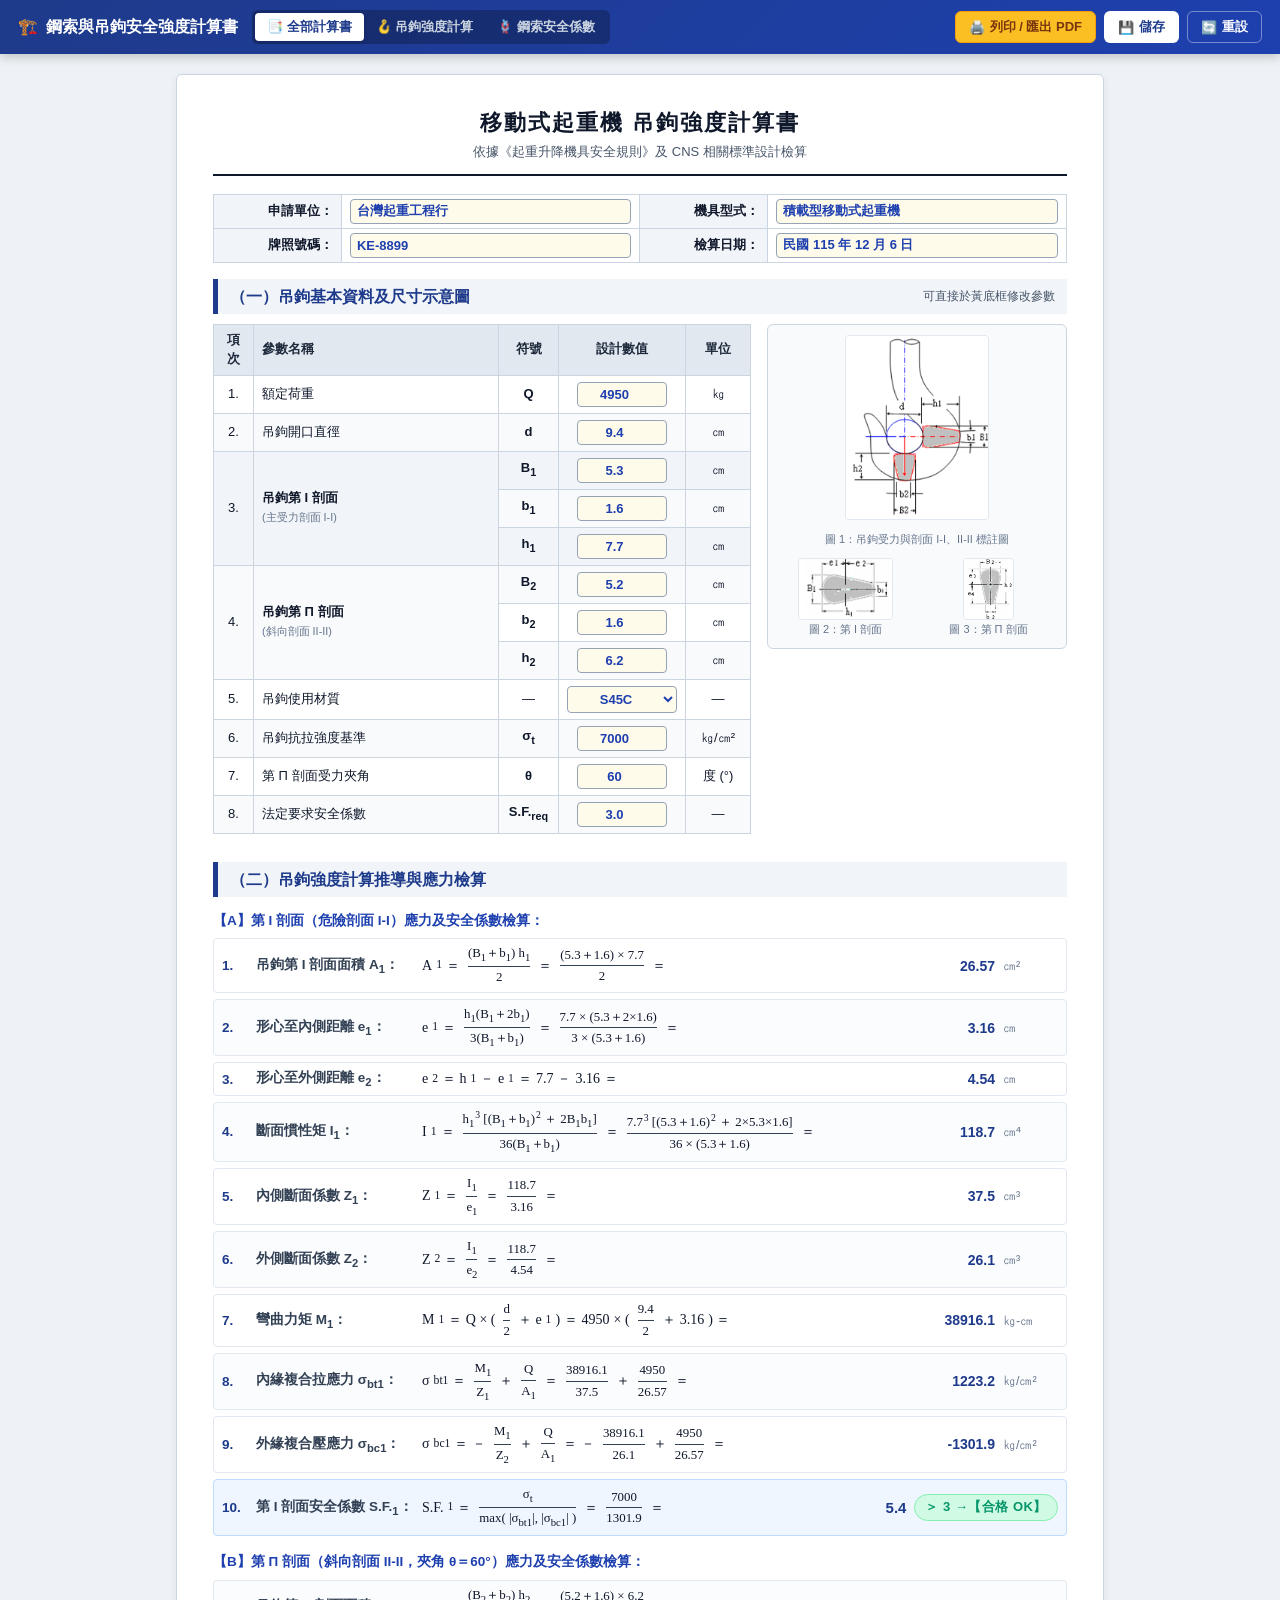
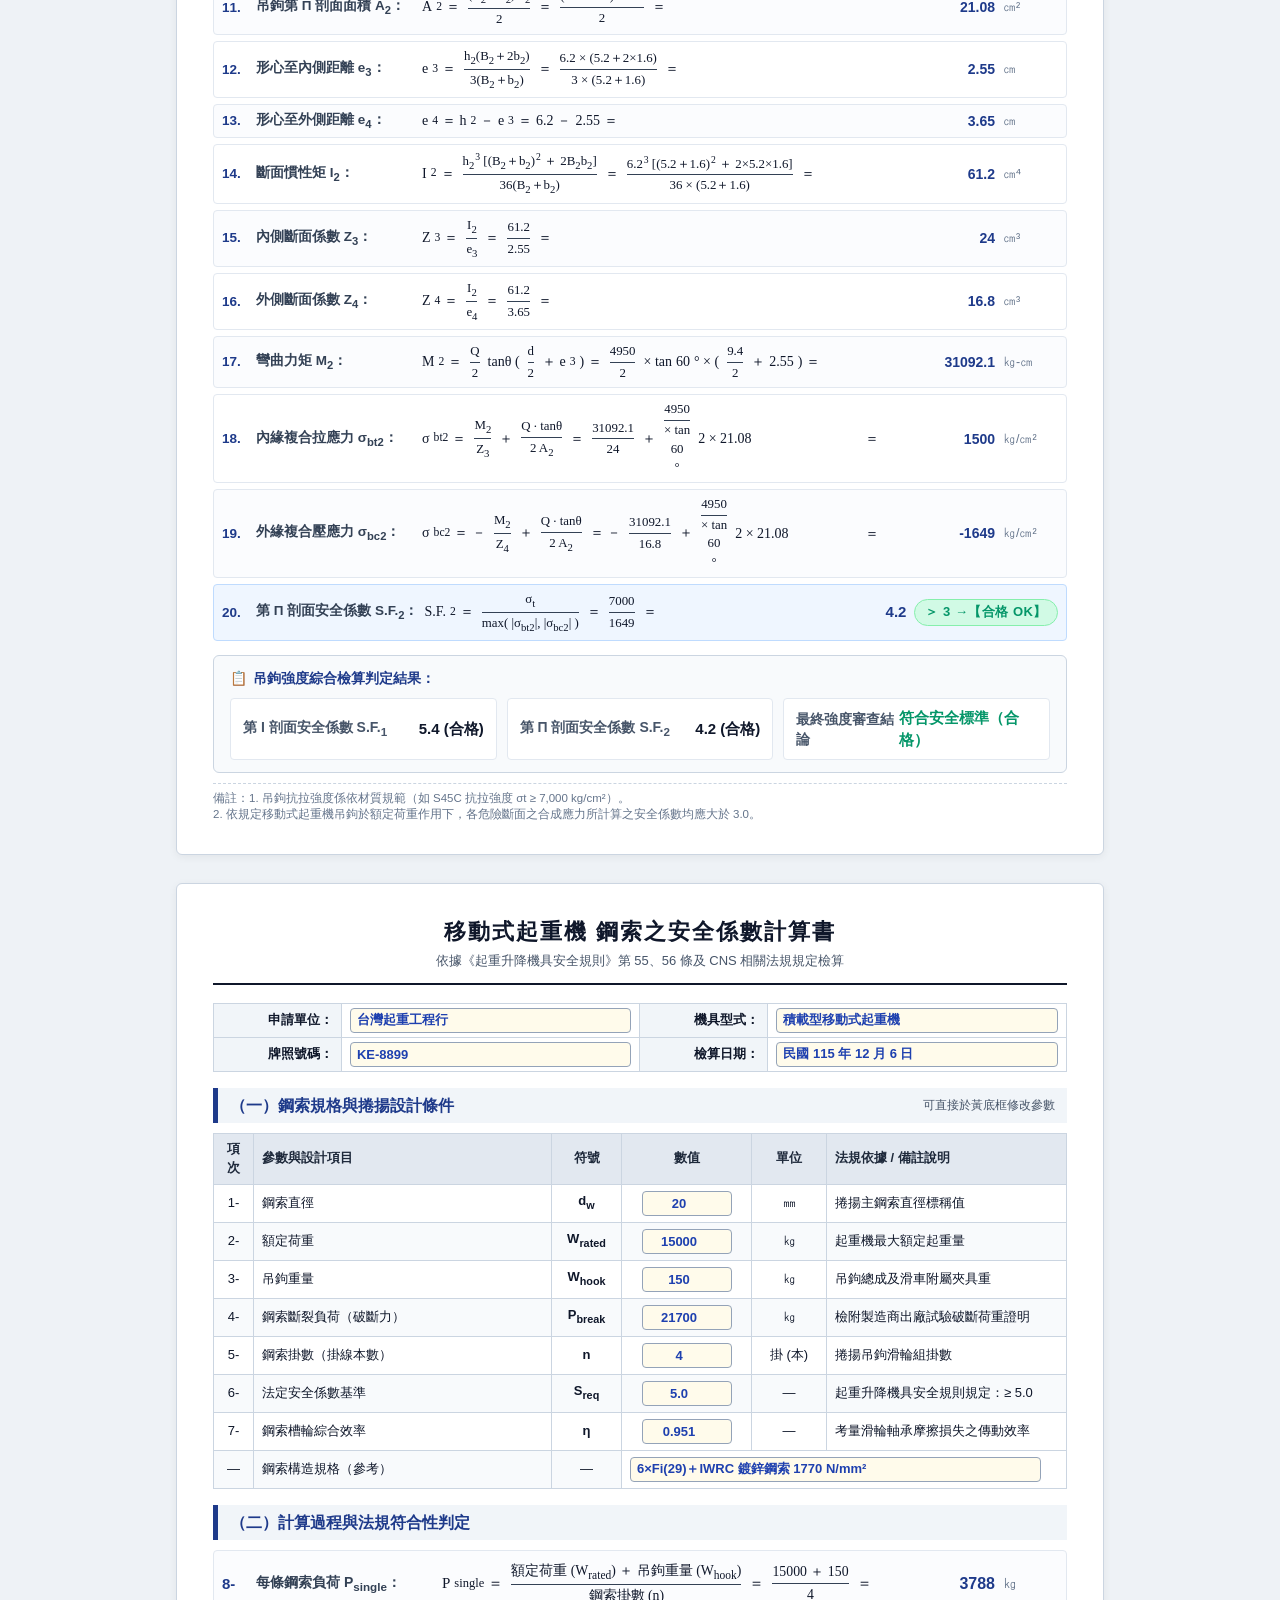
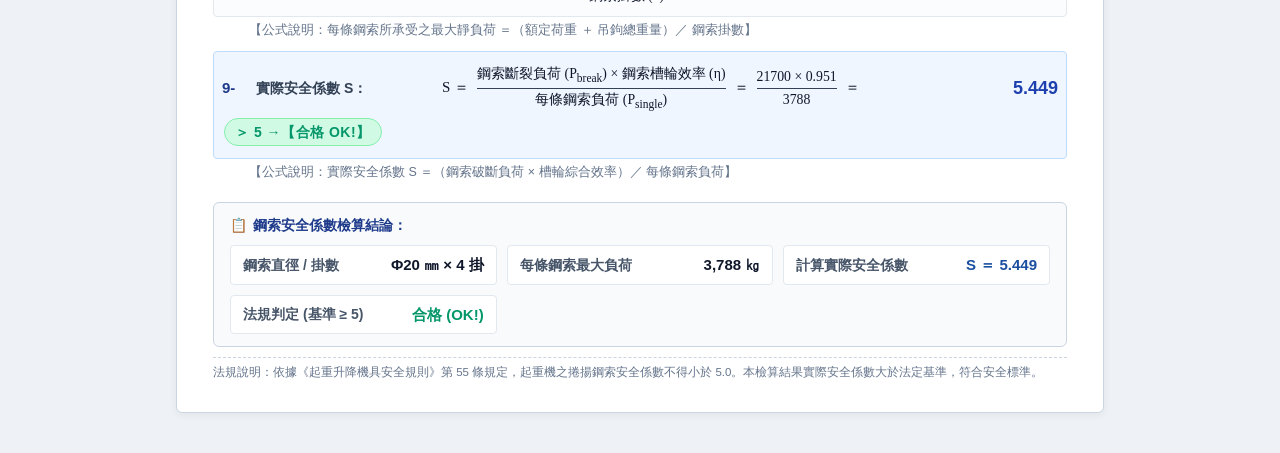
==== commit 03293a1b: "1151006-3" ====
--- a/鋼索吊鉤計算/index.html
+++ b/鋼索吊鉤計算/index.html
@@ -682,13 +682,6 @@
     </div>
 
     <div class="toolbar-actions">
-      <label style="font-size:12px; color:#e2e8f0;">⚡ 快速範本：</label>
-      <select id="presetSelect" class="preset-select" onchange="applyPreset(this.value)">
-        <option value="preset_excel">Excel 原始範本 (4.95T / 15T 4掛)</option>
-        <option value="preset_293t" selected>3 噸以下起重機 (額定 2.93T / 2掛)</option>
-        <option value="preset_293t_4fall">3 噸以下起重機 (額定 2.93T / 4掛)</option>
-        <option value="preset_platform">搭乘設備模式 (額定 580kg / 2掛)</option>
-      </select>
 
       <button class="btn btn-primary" onclick="window.print()">
         <span>🖨️</span> 列印 / 匯出 PDF
